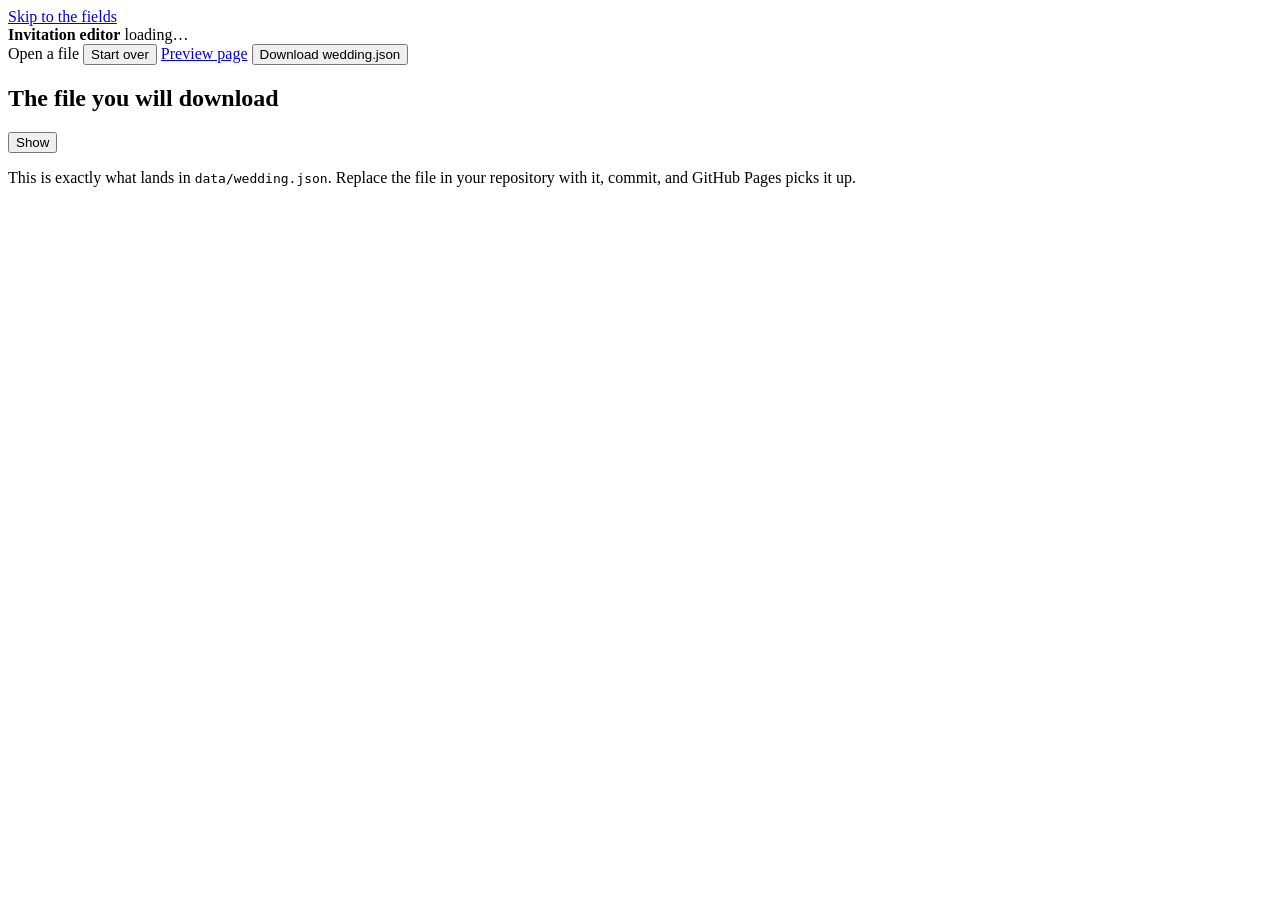
==== editor.html @ cd8d4241 "Added Json editor" ====
<!doctype html>
<html lang="en">
<head>
<meta charset="utf-8">
<meta name="viewport" content="width=device-width, initial-scale=1">
<title>Invitation editor</title>
<meta name="robots" content="noindex">
<meta name="theme-color" content="#14231f">

<link rel="icon" href="data:image/svg+xml,%3Csvg xmlns='http://www.w3.org/2000/svg' viewBox='0 0 32 32'%3E%3Crect width='32' height='32' fill='%2314231f'/%3E%3Ctext x='16' y='23' font-family='Georgia,serif' font-size='19' fill='%23c08a2e' text-anchor='middle'%3E%E2%9C%8E%3C/text%3E%3C/svg%3E">
<link rel="stylesheet" href="assets/css/editor.css">
</head>

<body>
<a class="skip-link" href="#form">Skip to the fields</a>

<header class="bar">
  <div class="bar__title">
    <strong>Invitation editor</strong>
    <span id="source">loading…</span>
  </div>

  <div class="bar__actions">
    <span class="pill" id="checks-pill" data-state="ok" hidden>
      <span id="checks-count">0</span> to look at
    </span>
    <span class="pill pill--dirty" id="dirty" hidden>unsaved changes</span>

    <label class="btn btn--quiet" for="load">
      Open a file
      <input type="file" id="load" accept="application/json,.json" hidden>
    </label>
    <button class="btn btn--quiet" type="button" id="revert">Start over</button>
    <a class="btn btn--quiet" href="index.html" target="_blank" rel="noopener">Preview page</a>
    <button class="btn" type="button" id="download">Download wedding.json</button>
  </div>
</header>

<div class="layout">
  <nav class="nav" id="nav" aria-label="Sections"></nav>

  <main class="main">
    <section class="checks" id="checks" hidden>
      <h2>Worth checking</h2>
      <ul id="checks-list"></ul>
    </section>

    <div id="form"></div>

    <section class="panel" id="raw-panel">
      <header class="panel__head">
        <h2>The file you will download</h2>
        <button class="btn btn--quiet btn--small" type="button" id="raw-toggle" aria-expanded="false">Show</button>
      </header>
      <p class="panel__note">This is exactly what lands in <code>data/wedding.json</code>. Replace the file in your repository with it, commit, and GitHub Pages picks it up.</p>
      <pre id="raw" hidden></pre>
    </section>
  </main>
</div>

<div class="toast" id="toast" role="status" aria-live="polite" hidden></div>

<noscript><p style="padding:2rem">The editor needs JavaScript. You can still edit <code>data/wedding.json</code> by hand.</p></noscript>

<script type="module" src="assets/js/editor.js"></script>
</body>
</html>
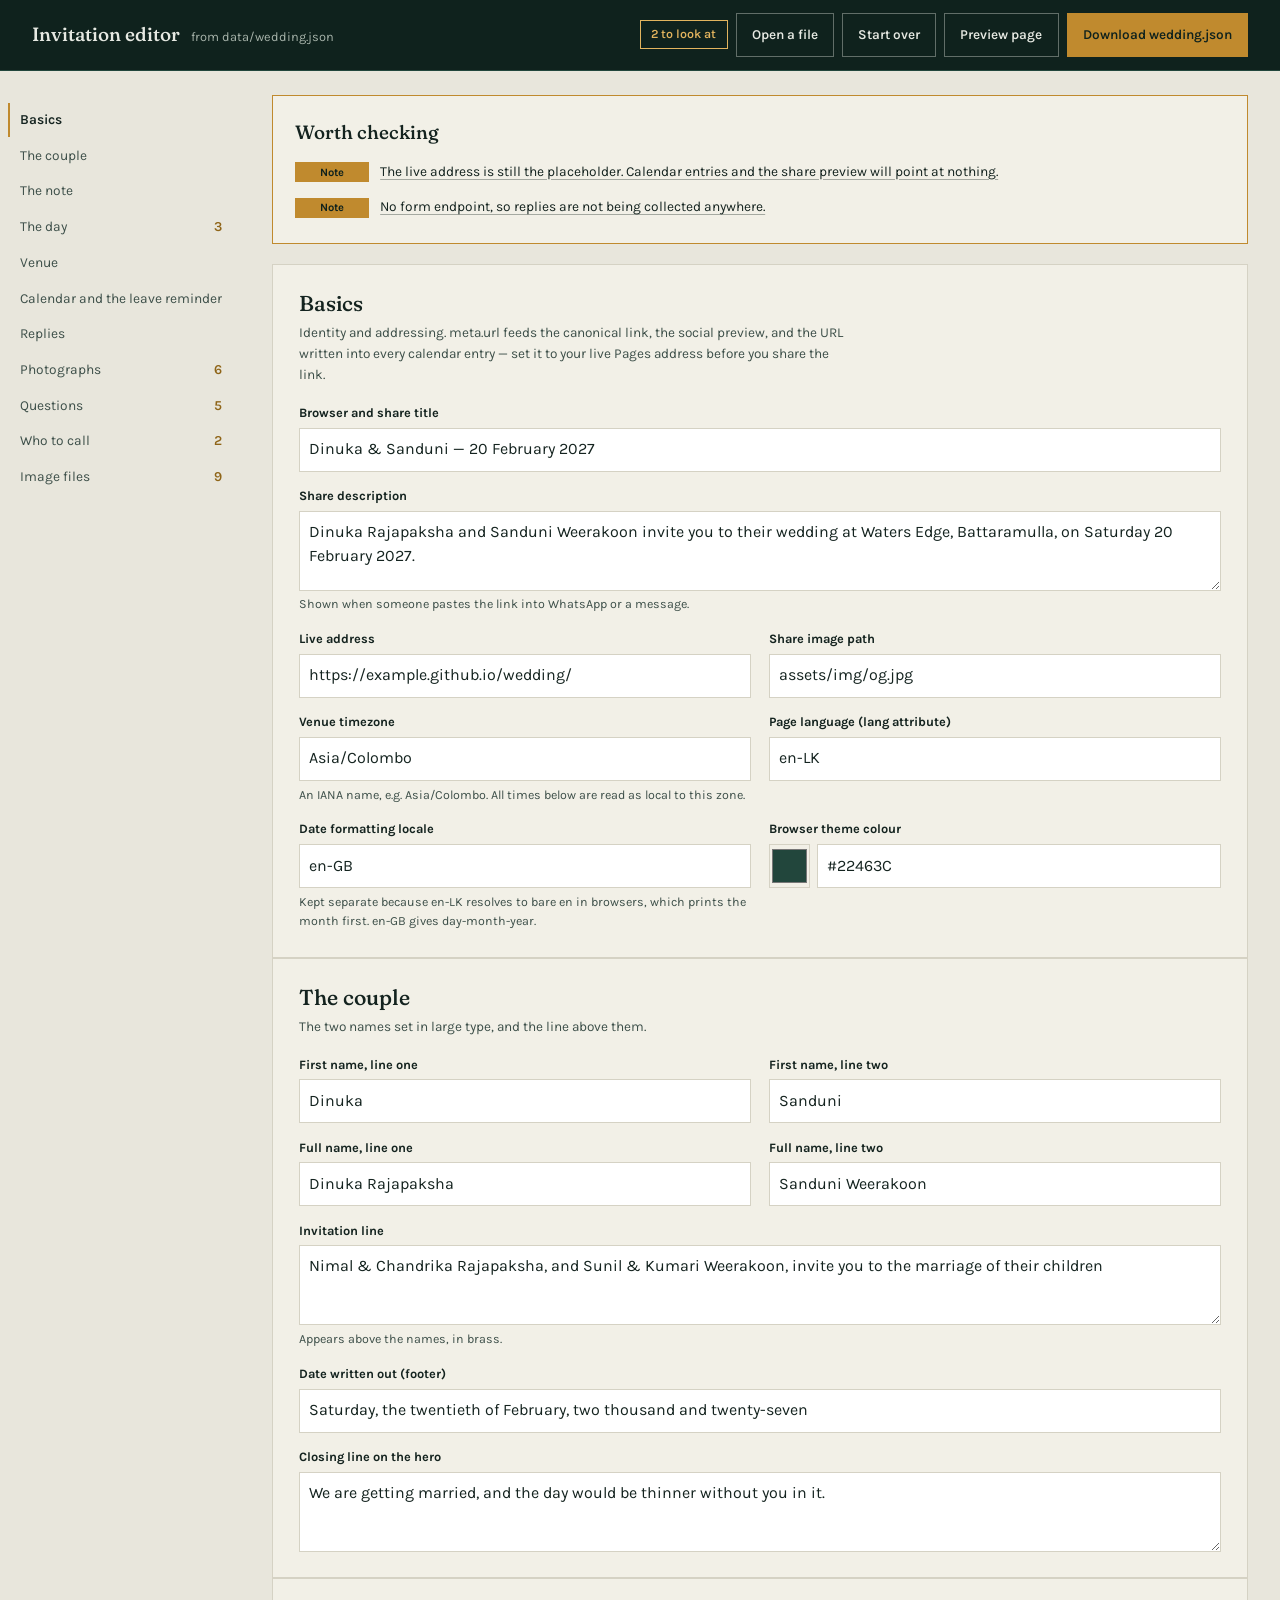
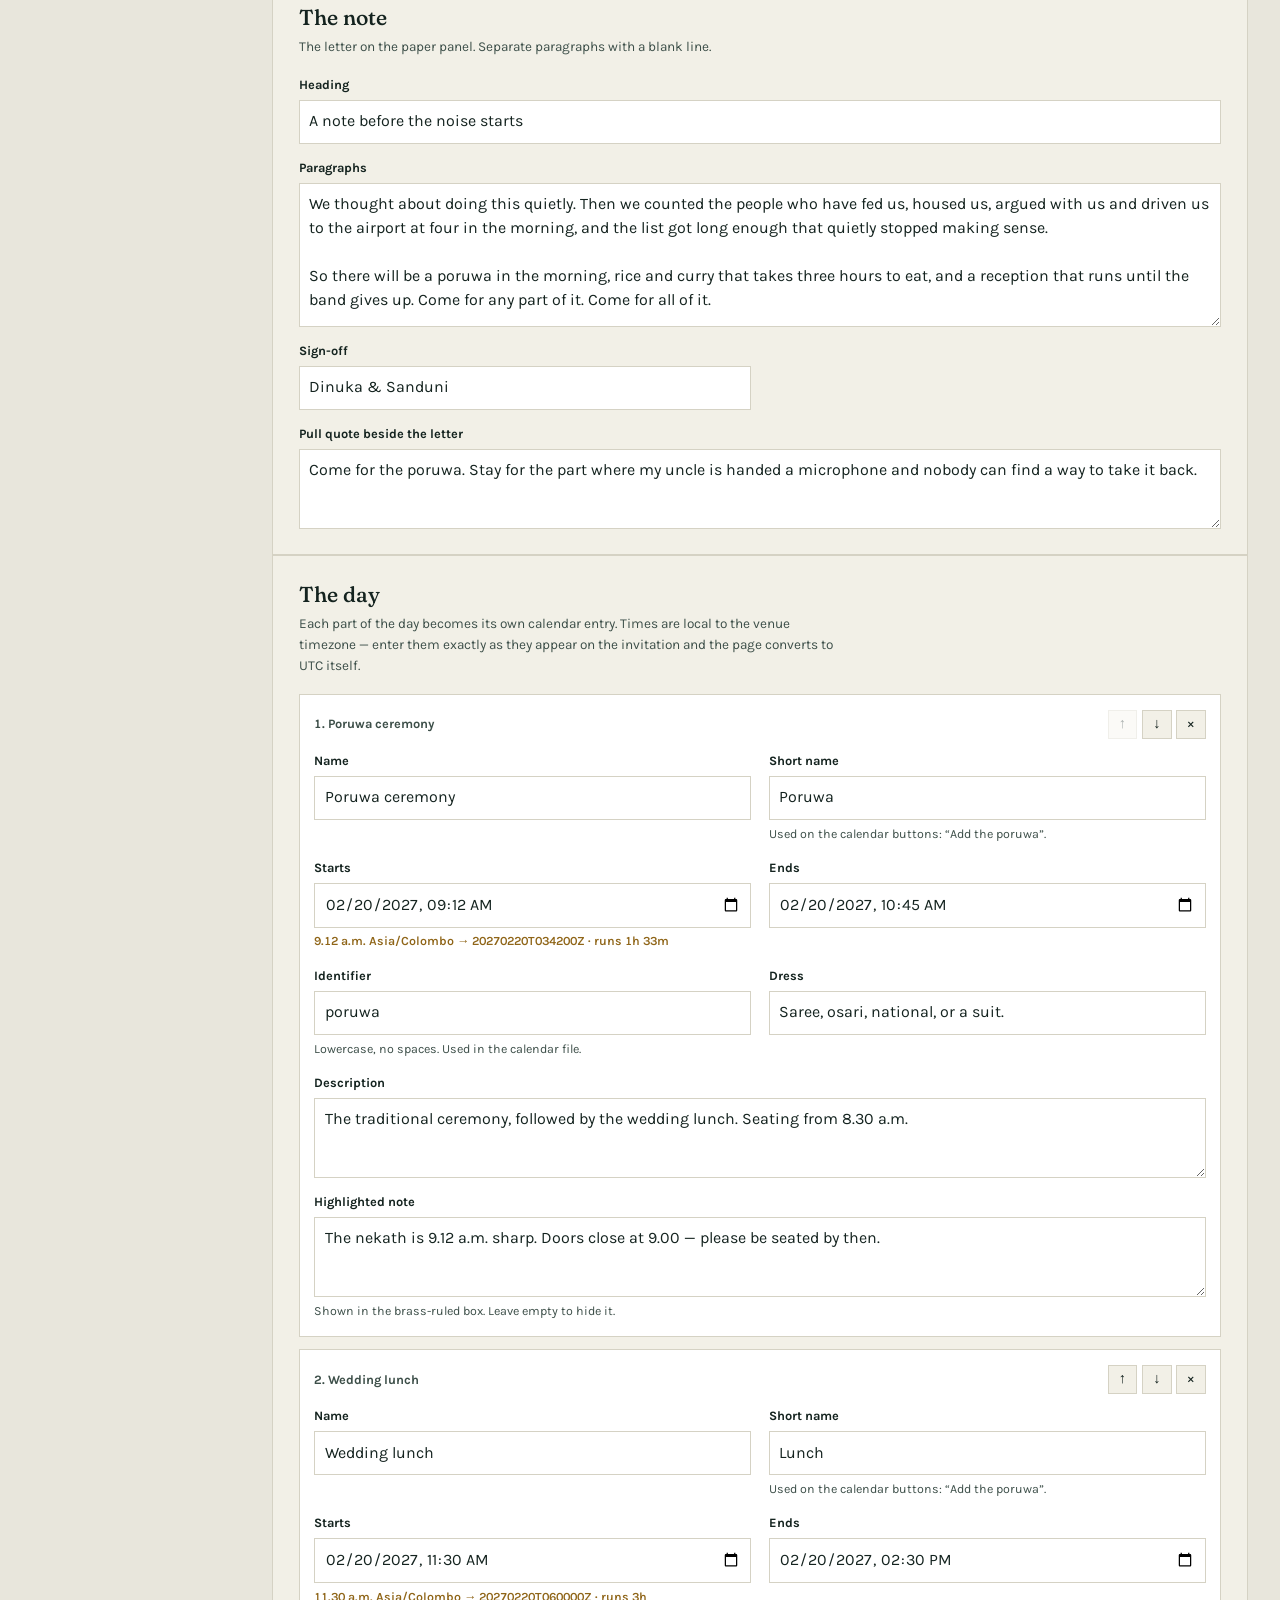
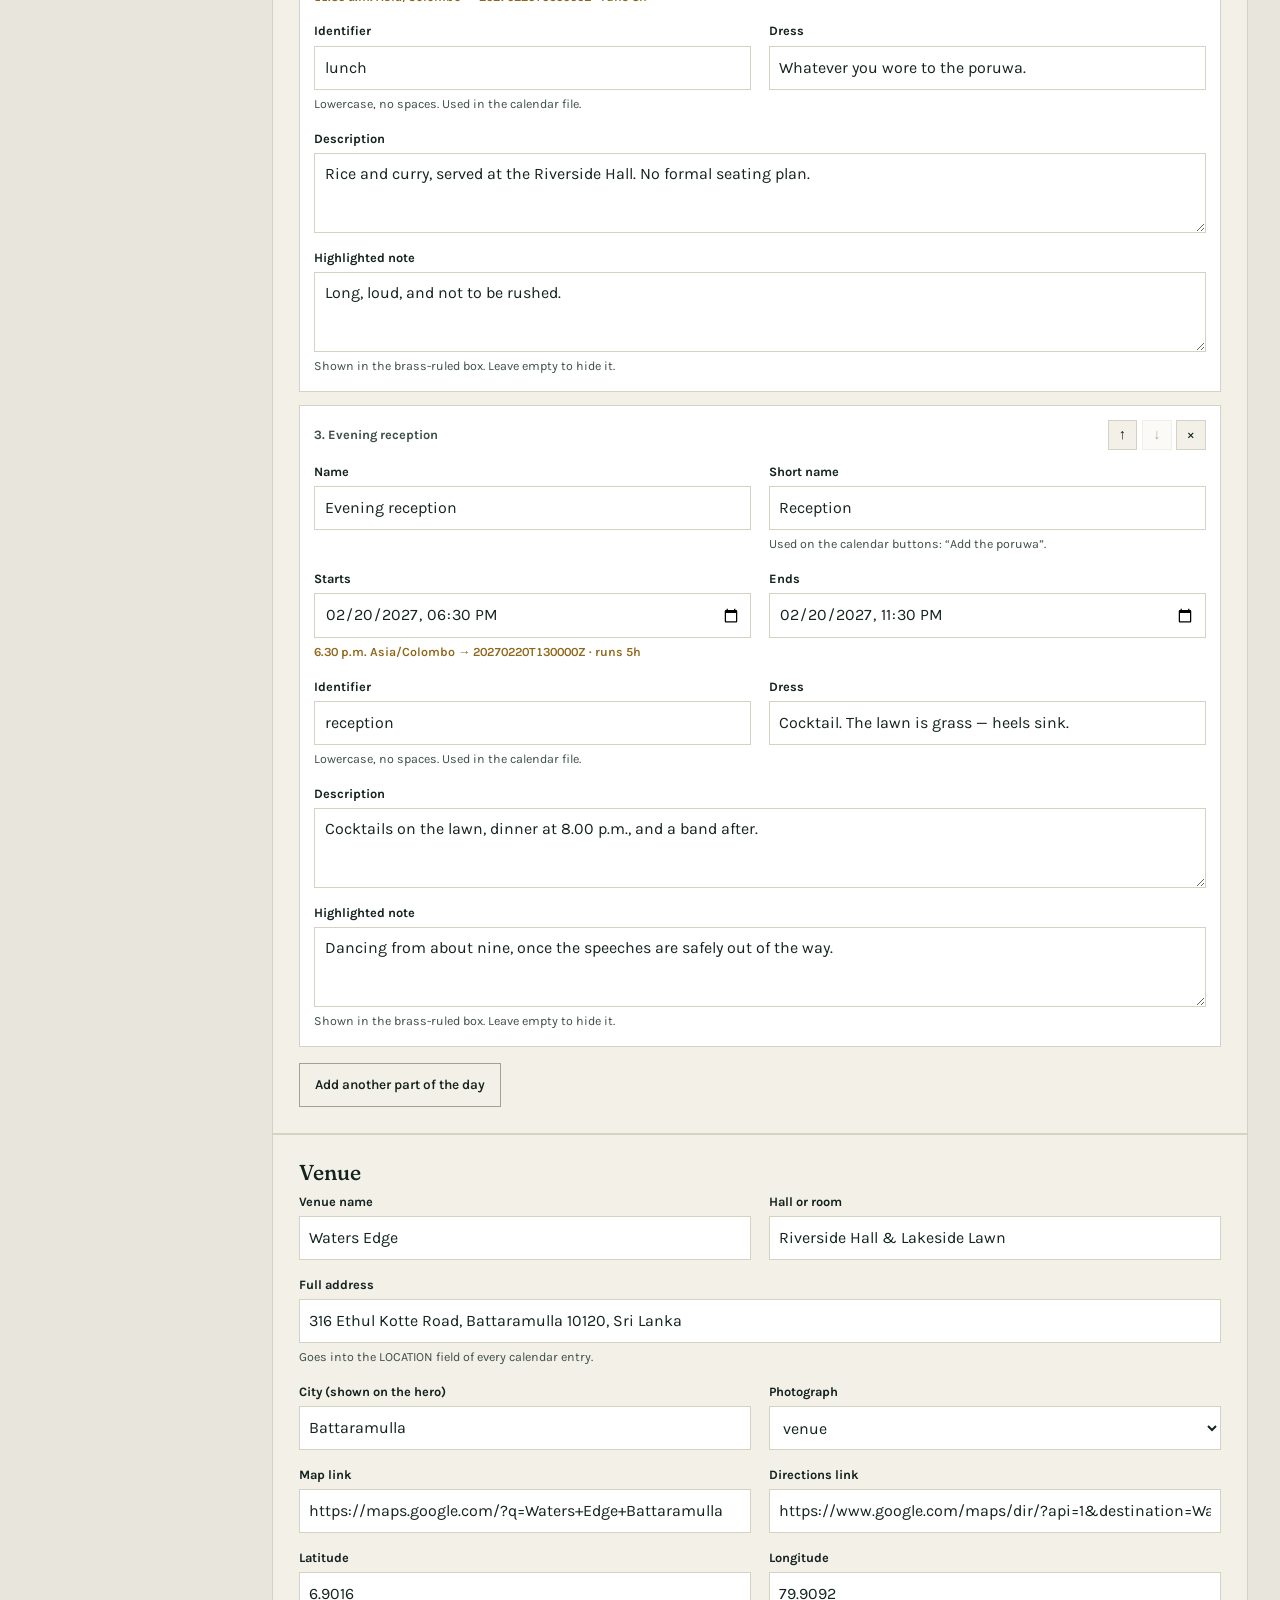
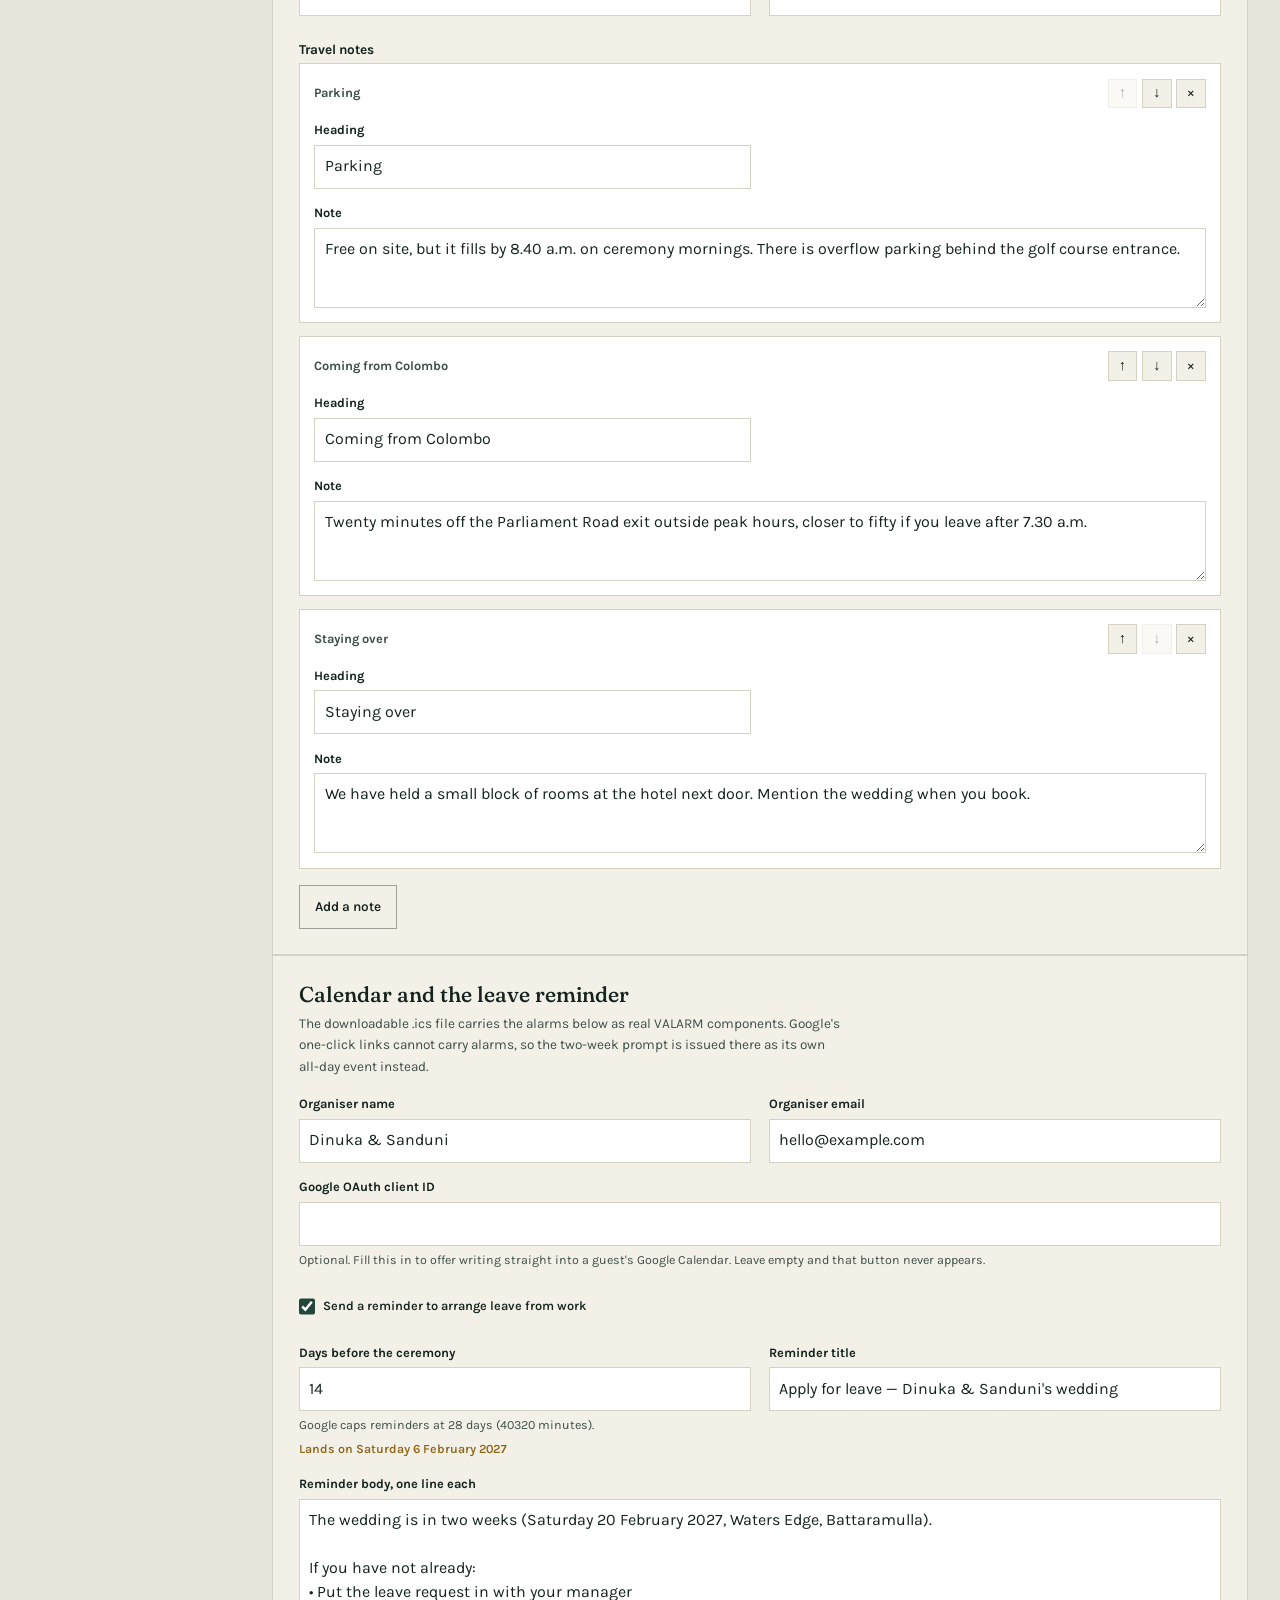
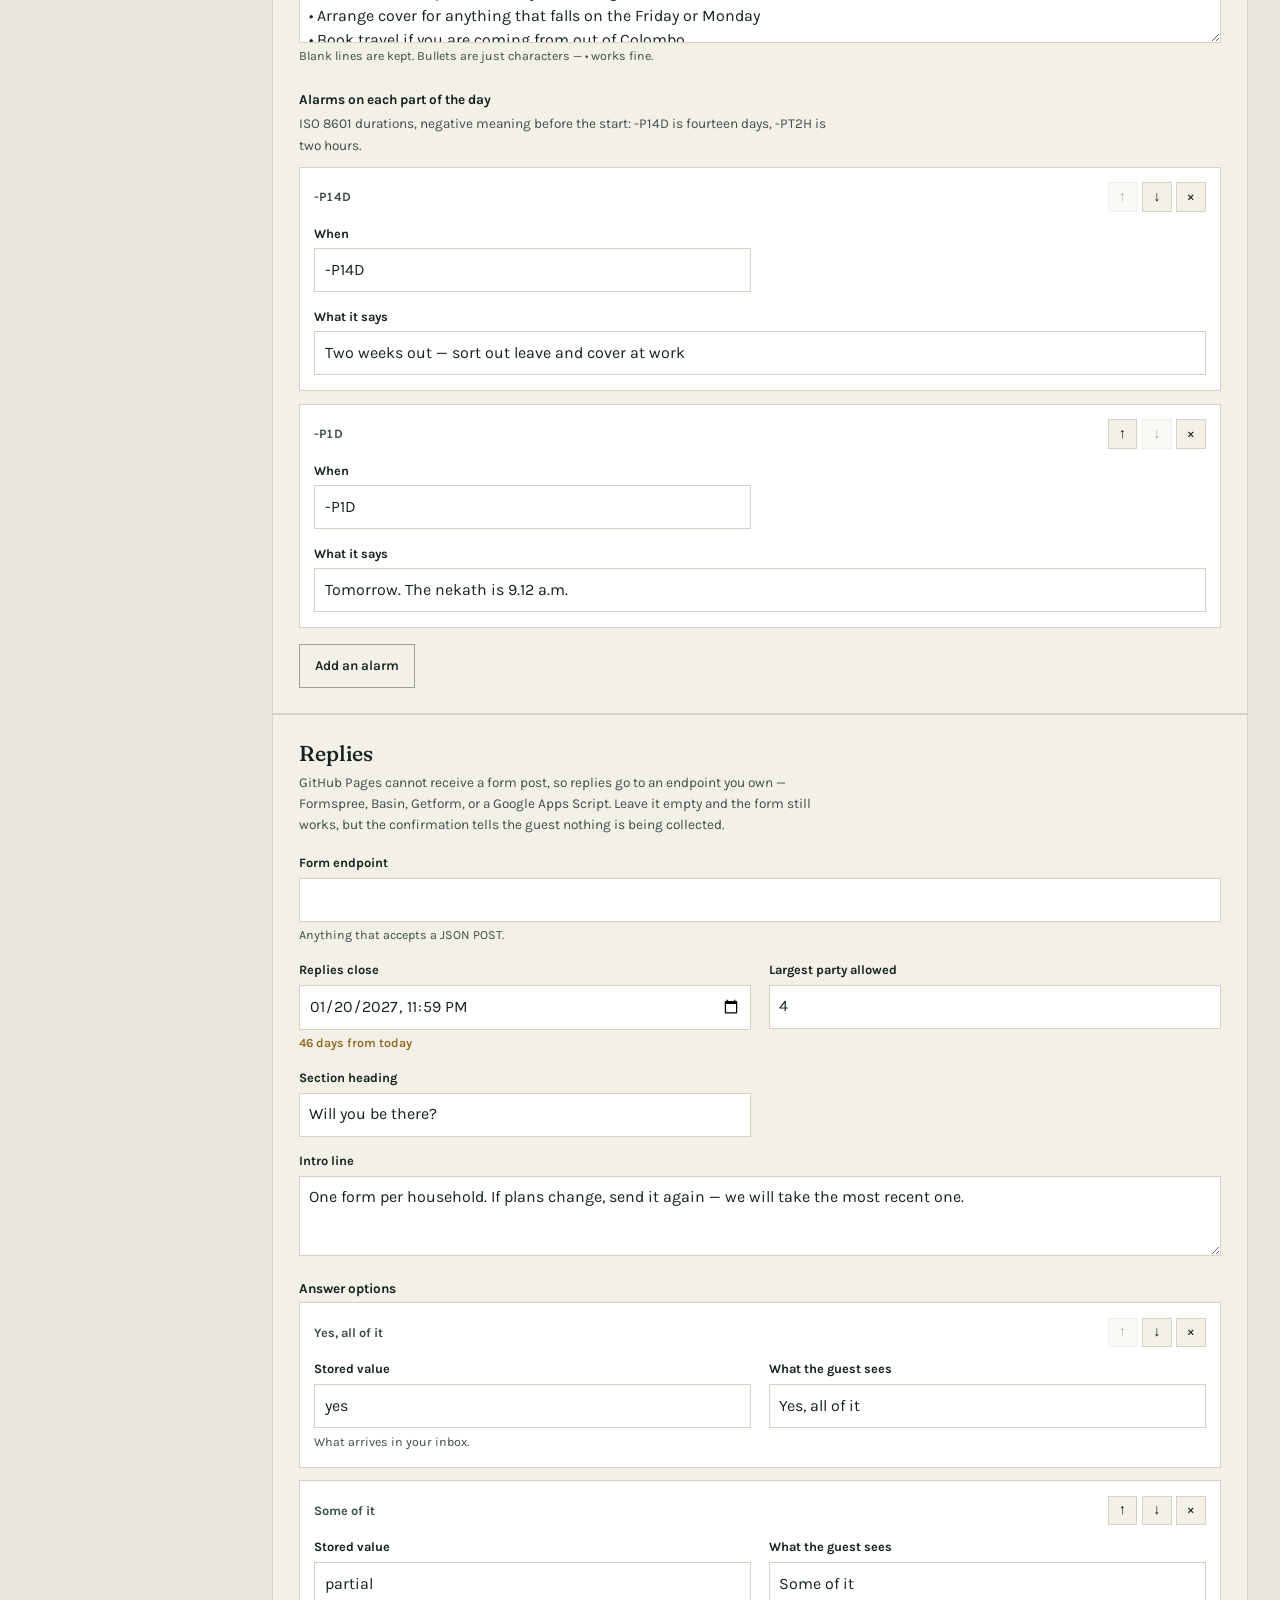
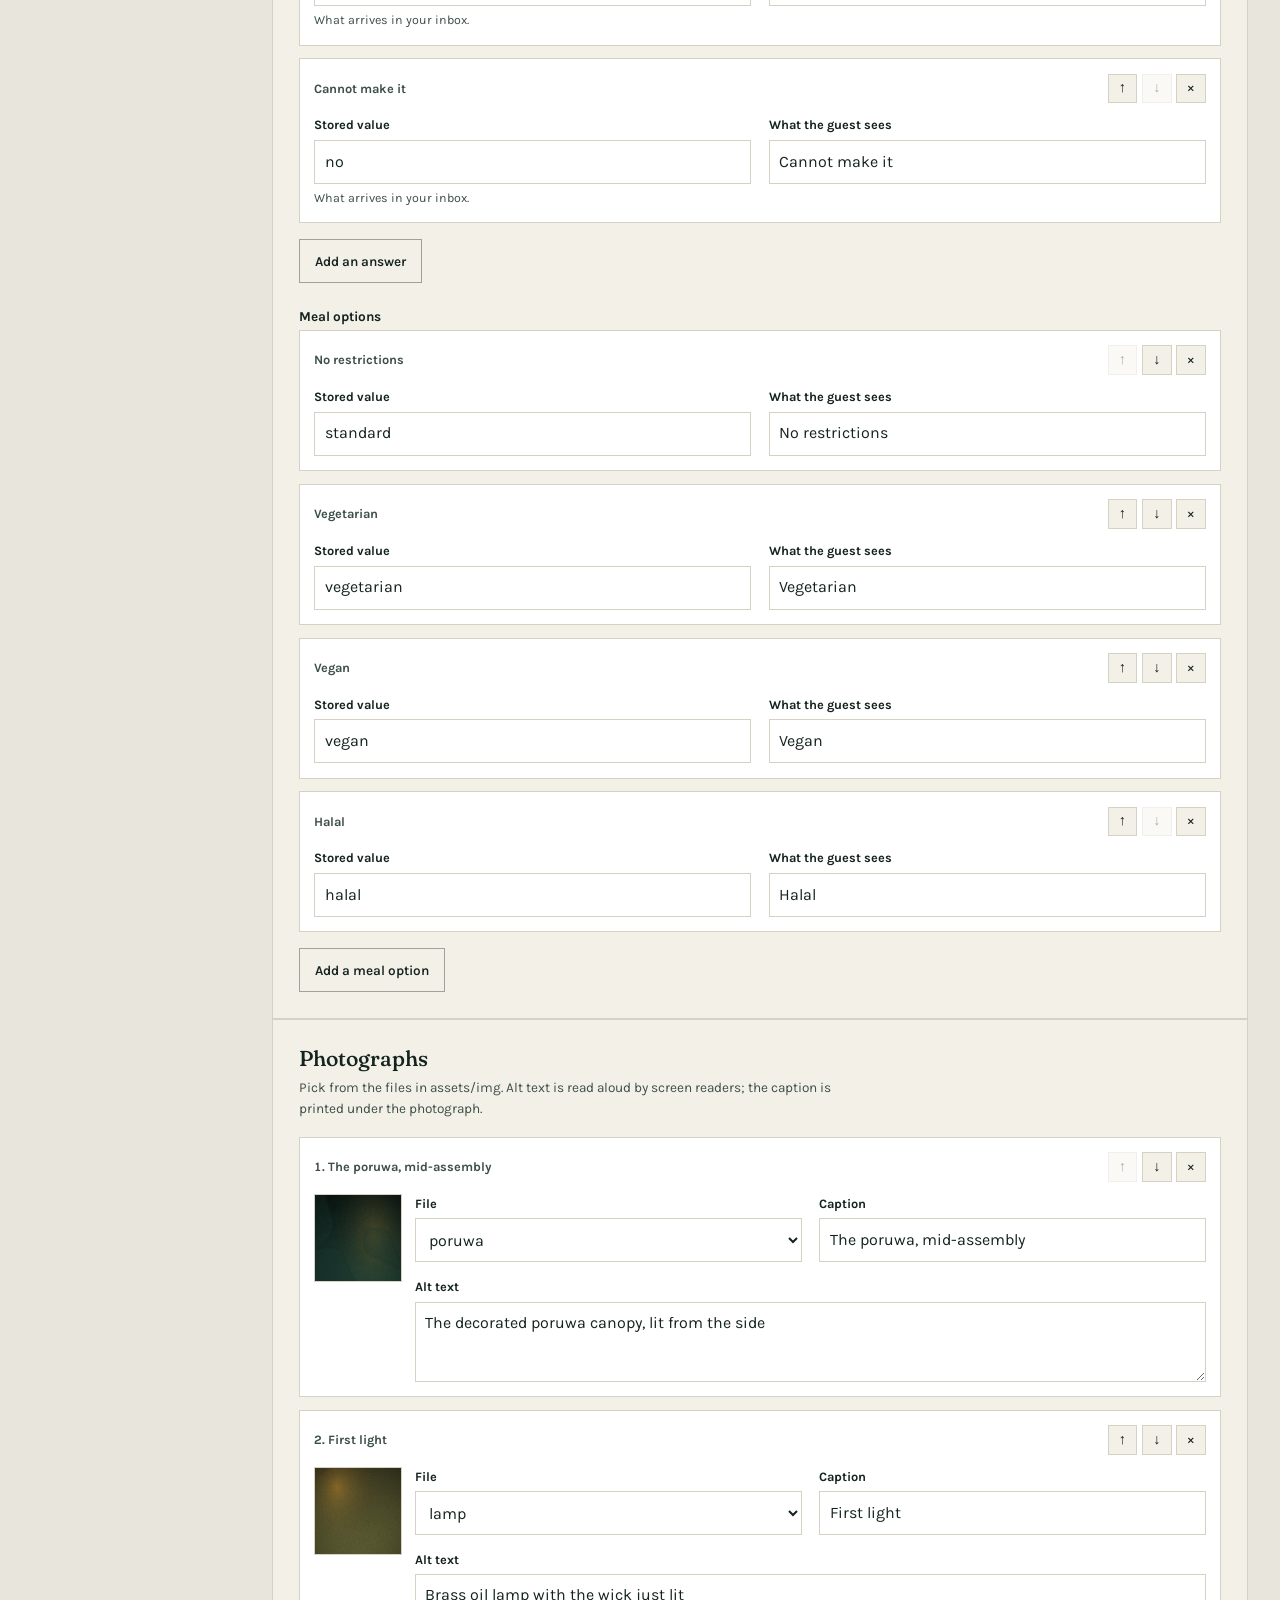
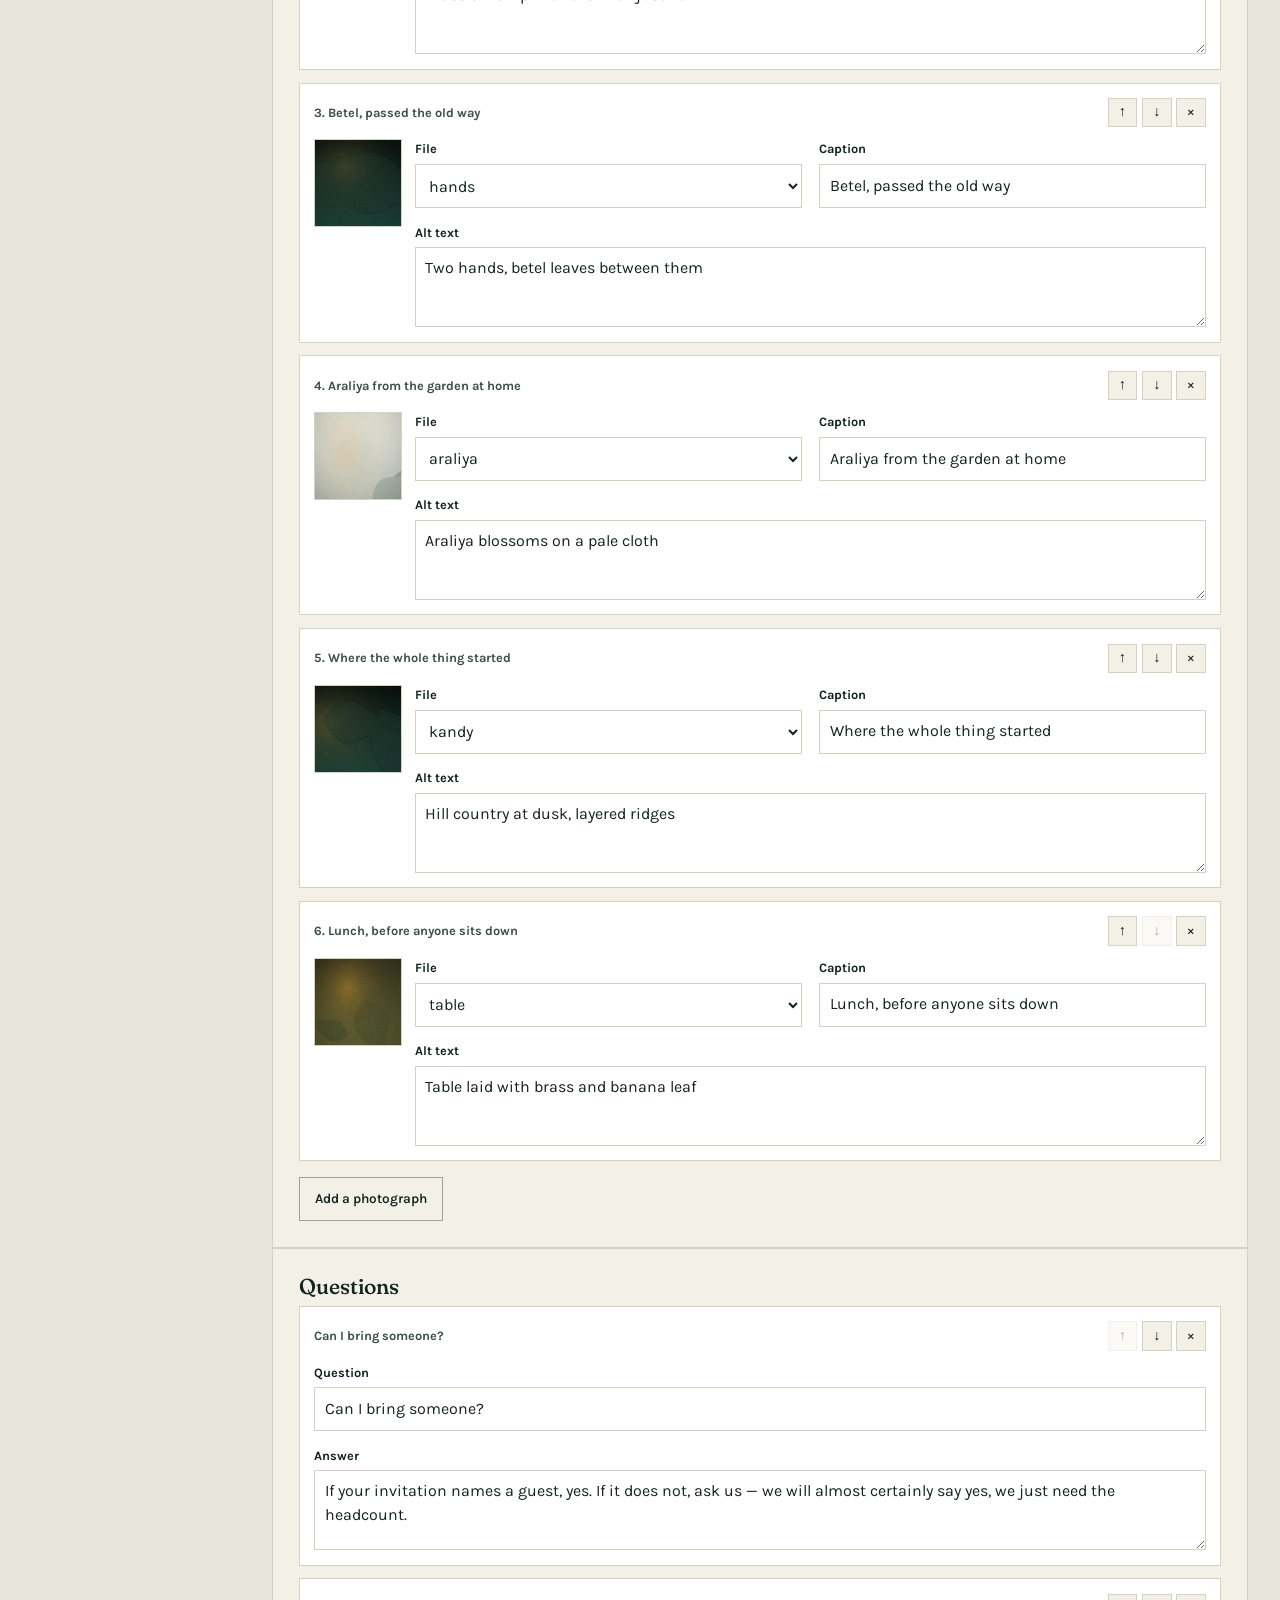
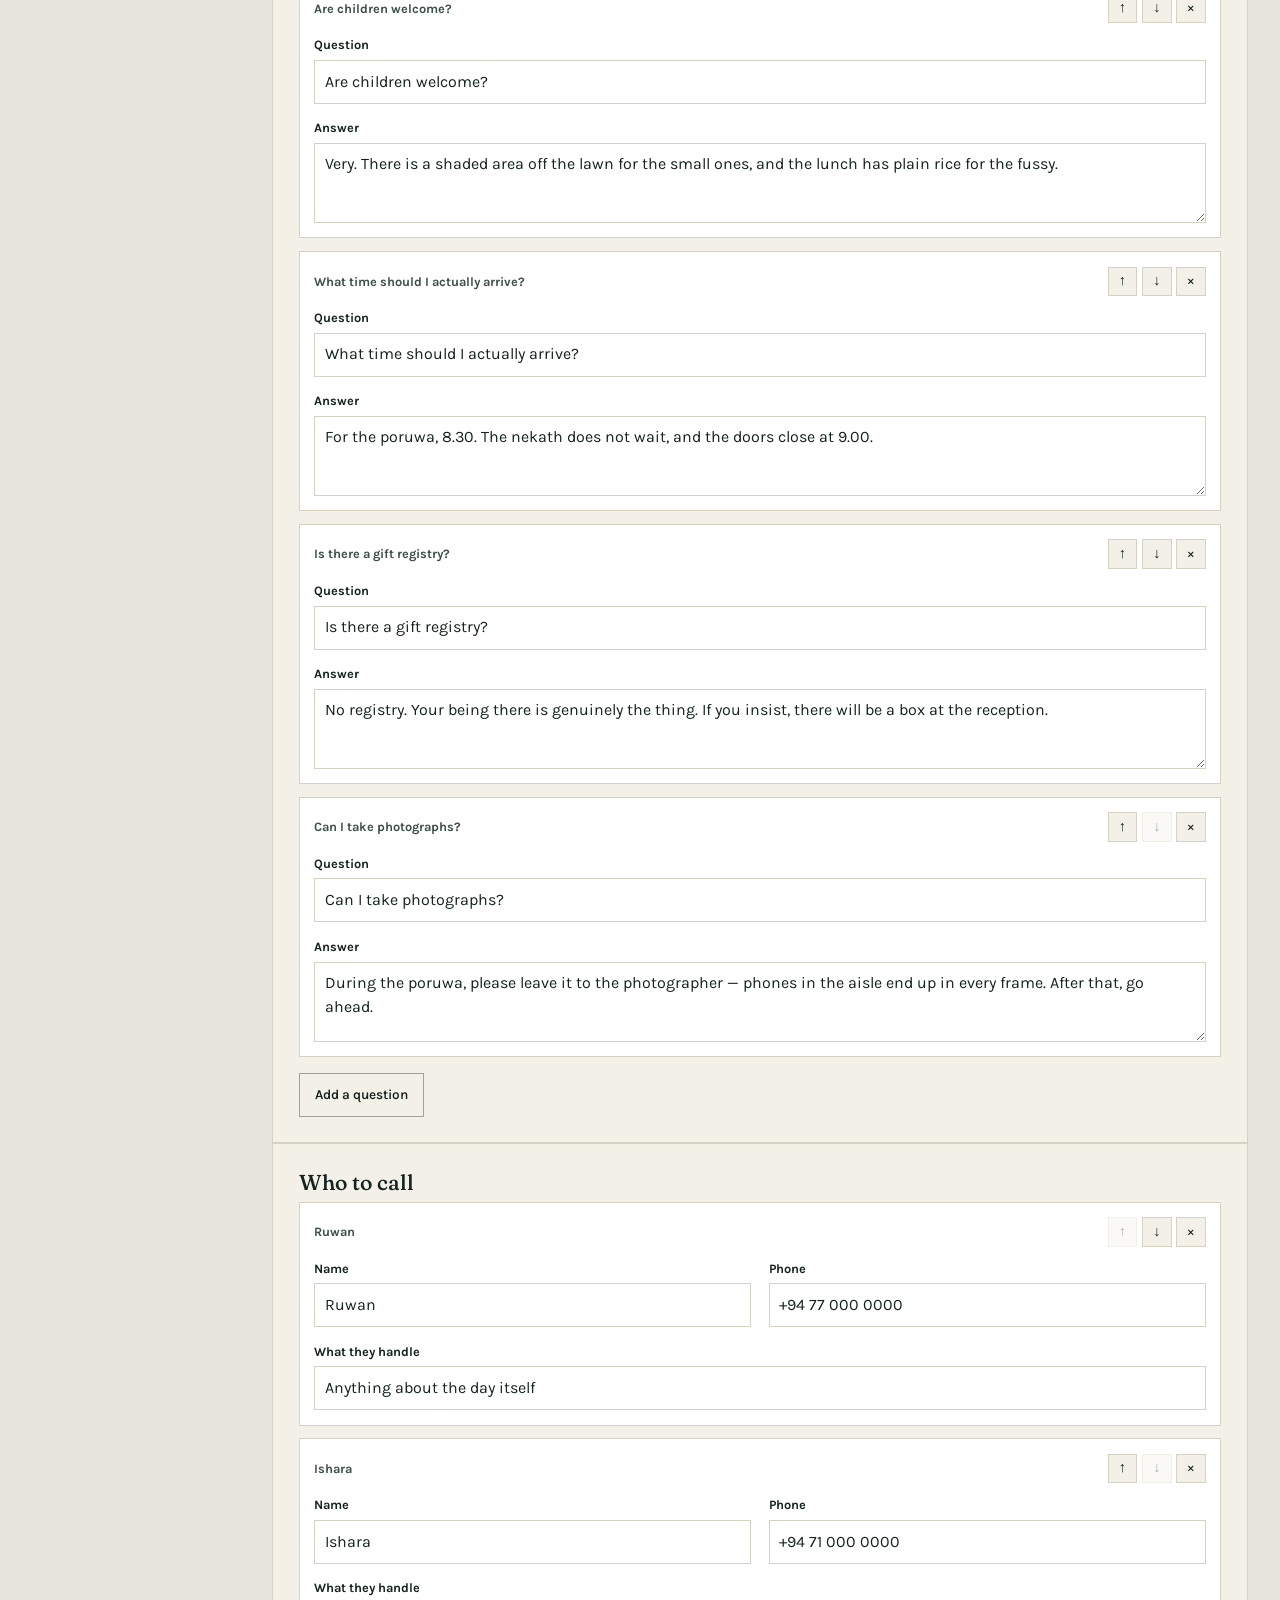
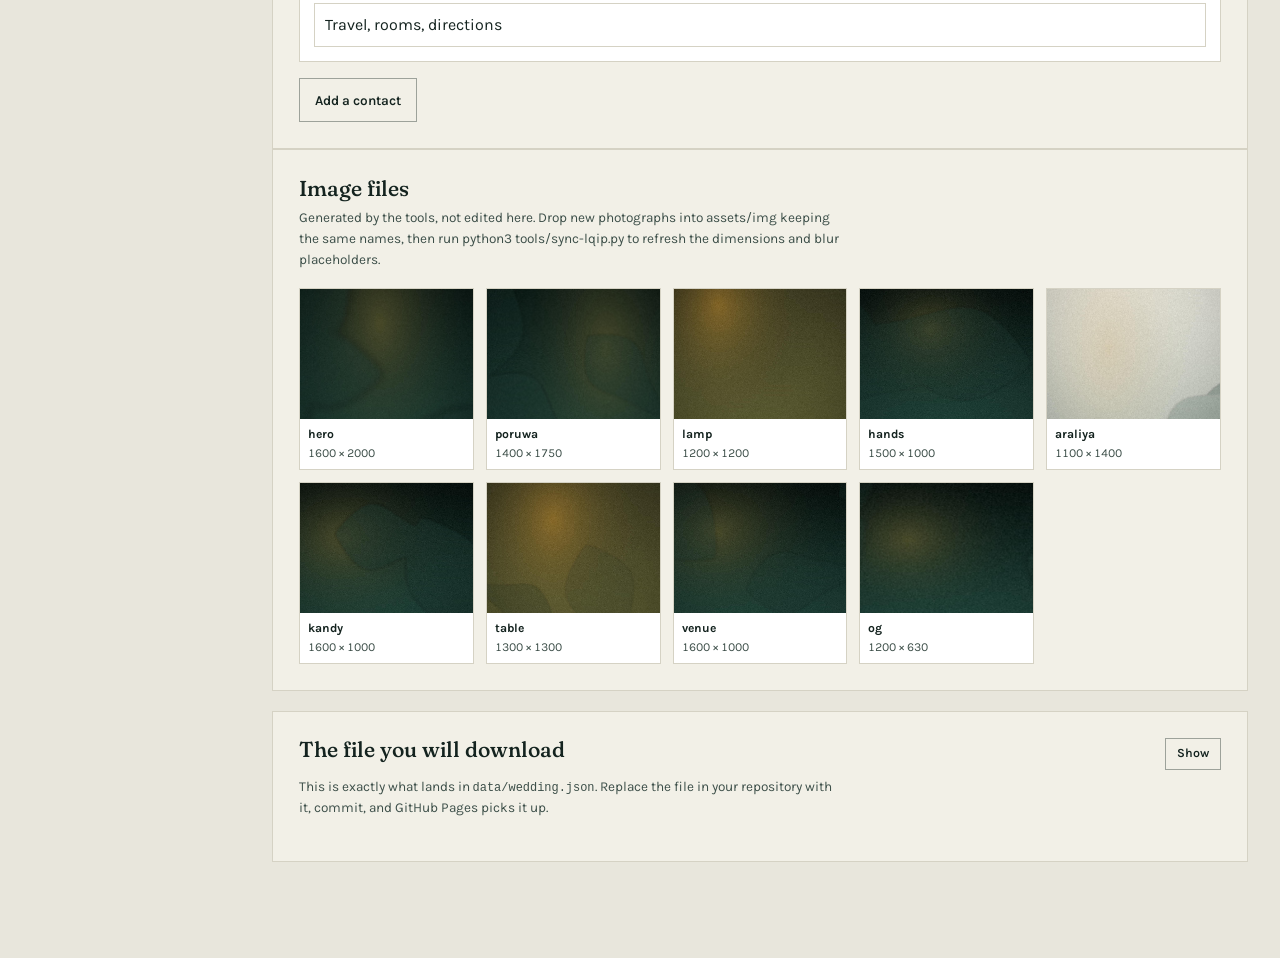
==== commit 86d3c170: "Make the invitation and its editor phone-first Most guests open a wedding invitation on a phone, in " ====
--- a/editor.html
+++ b/editor.html
@@ -2,10 +2,11 @@
 <html lang="en">
 <head>
 <meta charset="utf-8">
-<meta name="viewport" content="width=device-width, initial-scale=1">
+<meta name="viewport" content="width=device-width, initial-scale=1, viewport-fit=cover">
 <title>Invitation editor</title>
 <meta name="robots" content="noindex">
 <meta name="theme-color" content="#14231f">
+<meta name="color-scheme" content="light">
 
 <link rel="icon" href="data:image/svg+xml,%3Csvg xmlns='http://www.w3.org/2000/svg' viewBox='0 0 32 32'%3E%3Crect width='32' height='32' fill='%2314231f'/%3E%3Ctext x='16' y='23' font-family='Georgia,serif' font-size='19' fill='%23c08a2e' text-anchor='middle'%3E%E2%9C%8E%3C/text%3E%3C/svg%3E">
 <link rel="stylesheet" href="assets/css/editor.css">
@@ -20,6 +21,8 @@
     <span id="source">loading…</span>
   </div>
 
+  <!-- Scrolls sideways on a phone rather than stacking into four rows of
+       buttons that push the fields off the screen. -->
   <div class="bar__actions">
     <span class="pill" id="checks-pill" data-state="ok" hidden>
       <span id="checks-count">0</span> to look at
@@ -32,7 +35,10 @@
     </label>
     <button class="btn btn--quiet" type="button" id="revert">Start over</button>
     <a class="btn btn--quiet" href="index.html" target="_blank" rel="noopener">Preview page</a>
-    <button class="btn" type="button" id="download">Download wedding.json</button>
+    <button class="btn" type="button" id="download">
+      <span class="btn__long">Download wedding.json</span>
+      <span class="btn__short">Download</span>
+    </button>
   </div>
 </header>
 
--- a/assets/css/editor.css
+++ b/assets/css/editor.css
@@ -0,0 +1,351 @@
+@import url("tokens.css");
+
+/* ---------------------------------------------------------------
+   Editor. Same palette as the invitation so the two read as one
+   product, but denser and plainer — this is a workbench, not a
+   thing to be admired.
+   --------------------------------------------------------------- */
+
+*, *::before, *::after { box-sizing: border-box; }
+* { margin: 0; }
+[hidden] { display: none !important; }
+
+body {
+  font-family: var(--text);
+  font-size: 0.95rem;
+  line-height: 1.55;
+  color: var(--ink);
+  background: var(--shell);
+  -webkit-font-smoothing: antialiased;
+  -webkit-tap-highlight-color: color-mix(in oklab, var(--brass) 22%, transparent);
+}
+
+button, input, select, textarea { font: inherit; color: inherit; }
+:focus-visible { outline: 2px solid var(--brass); outline-offset: 2px; }
+
+/* How far a jump to a section has to clear the sticky furniture. Measured
+   in editor.js, because the bar and the section strip both change height
+   with the width of the screen. */
+:root { --sticky-h: 4.1rem; }
+code { font-family: ui-monospace, SFMono-Regular, Menlo, monospace; font-size: 0.88em; }
+
+.skip-link {
+  position: absolute; left: 50%; top: 0;
+  transform: translate(-50%, -120%);
+  z-index: 60; padding: 0.6rem 1rem;
+  background: var(--brass); color: var(--poruwa-lo); font-weight: 600;
+}
+.skip-link:focus { transform: translate(-50%, 0); }
+
+/* --- Top bar ---------------------------------------------------- */
+.bar {
+  position: sticky; top: 0; z-index: 40;
+  display: flex; flex-wrap: wrap; gap: 0.75rem 1rem;
+  align-items: center; justify-content: space-between;
+  padding: 0.8rem clamp(0.75rem, 3vw, 2rem);
+  padding-top: calc(0.8rem + env(safe-area-inset-top, 0px));
+  background: var(--poruwa-lo);
+  color: var(--on-dark);
+  border-bottom: 1px solid var(--poruwa);
+}
+.bar__title { display: flex; align-items: baseline; gap: 0.7rem; flex-wrap: wrap; }
+.bar__title strong {
+  font-family: var(--display);
+  font-variation-settings: "SOFT" 60, "WONK" 1, "opsz" 30;
+  font-size: 1.2rem; font-weight: 500;
+}
+.bar__title span { color: var(--on-dark-soft); font-size: 0.8rem; }
+.bar__actions { display: flex; flex-wrap: wrap; gap: 0.5rem; align-items: center; }
+
+/* Below the sidebar breakpoint the actions become one sideways-scrolling
+   row: four wrapped rows of buttons is most of a phone screen spent on
+   chrome before a single field is visible. */
+@media (max-width: 60rem) {
+  /* nowrap matters: a wrapping *column* flex container lays its items out
+     in extra columns, which would push the whole page sideways. */
+  .bar { flex-direction: column; flex-wrap: nowrap; align-items: stretch; gap: 0.6rem; }
+  .bar__actions {
+    flex-wrap: nowrap;
+    overflow-x: auto;
+    overscroll-behavior-x: contain;
+    scrollbar-width: none;
+    margin-inline: calc(clamp(0.75rem, 3vw, 2rem) * -1);
+    padding-inline: clamp(0.75rem, 3vw, 2rem);
+  }
+  .bar__actions::-webkit-scrollbar { display: none; }
+  .bar__actions > * { flex: none; }
+}
+
+/* One label for the bar, a shorter one for a narrow screen */
+.btn__short { display: none; }
+@media (max-width: 30rem) {
+  .btn__long { display: none; }
+  .btn__short { display: inline; }
+}
+
+.pill {
+  padding: 0.25rem 0.65rem;
+  font-size: 0.78rem; font-weight: 600;
+  border: 1px solid currentColor;
+  color: var(--brass-hi);
+}
+.pill[data-state="error"] { color: #e8937f; }
+.pill--dirty { color: var(--on-dark-soft); }
+
+.btn {
+  display: inline-flex; align-items: center; justify-content: center; gap: 0.4rem;
+  min-height: var(--tap);
+  padding: 0.5rem 0.95rem;
+  font-size: 0.85rem; font-weight: 600;
+  white-space: nowrap;
+  border: 1px solid var(--brass);
+  background: var(--brass); color: var(--poruwa-lo);
+  cursor: pointer; text-decoration: none;
+  touch-action: manipulation;
+  transition: background 160ms var(--ease-out-soft), border-color 160ms var(--ease-out-soft);
+}
+@media (hover: hover) and (pointer: fine) {
+  .btn:hover { background: var(--brass-hi); border-color: var(--brass-hi); }
+}
+.btn--quiet {
+  background: transparent; color: inherit;
+  border-color: color-mix(in oklab, currentColor 38%, transparent);
+}
+@media (hover: hover) and (pointer: fine) {
+  .btn--quiet:hover { background: color-mix(in oklab, currentColor 10%, transparent); border-color: currentColor; }
+}
+.btn--small { min-height: 2rem; padding: 0.3rem 0.7rem; font-size: 0.78rem; }
+@media (pointer: coarse) { .btn--small { min-height: var(--tap); padding-inline: 0.9rem; } }
+
+/* --- Layout ----------------------------------------------------- */
+.layout {
+  display: grid;
+  grid-template-columns: 1fr;
+  gap: 0;
+  max-width: 90rem; margin-inline: auto;
+}
+@media (min-width: 60rem) {
+  .layout { grid-template-columns: 15rem minmax(0, 1fr); }
+}
+
+/* Below the sidebar breakpoint the sections become a sticky strip of
+   chips that scrolls sideways — the same list, a thumb's width tall. */
+.nav {
+  position: sticky; top: var(--bar-h, 0px); z-index: 30;
+  display: flex; gap: 0.35rem;
+  padding: 0.5rem clamp(0.75rem, 3vw, 2rem);
+  overflow-x: auto;
+  overscroll-behavior-x: contain;
+  scrollbar-width: none;
+  background: var(--shell);
+  border-bottom: 1px solid var(--shell-dim);
+}
+.nav::-webkit-scrollbar { display: none; }
+.nav a {
+  display: flex; align-items: center; gap: 0.4rem;
+  flex: none;
+  min-height: 2.25rem;
+  padding: 0.35rem 0.75rem;
+  color: var(--ink-soft); text-decoration: none;
+  font-size: 0.86rem;
+  white-space: nowrap;
+  border: 1px solid var(--shell-dim);
+  background: var(--shell-warm);
+}
+.nav a.is-current { border-color: var(--brass); color: var(--ink); font-weight: 600; }
+@media (pointer: coarse) and (max-width: 60rem) {
+  .nav a { min-height: var(--tap); padding-inline: 0.9rem; }
+}
+
+@media (min-width: 60rem) {
+  .nav {
+    position: sticky; top: calc(var(--bar-h, 4.1rem) + 0.5rem); align-self: start;
+    display: grid; gap: 0.1rem;
+    max-height: calc(100svh - var(--bar-h, 4.1rem) - 2rem); overflow: auto;
+    padding: 1.5rem clamp(1rem, 3vw, 2rem);
+    background: none; border-bottom: 0;
+  }
+  .nav a {
+    justify-content: space-between;
+    min-height: 0;
+    padding: 0.4rem 0.6rem;
+    border: 0;
+    border-left: 2px solid transparent;
+    background: none;
+  }
+  .nav a.is-current { border-left-color: var(--brass); }
+}
+@media (hover: hover) and (pointer: fine) {
+  .nav a:hover { background: var(--shell-warm); color: var(--ink); }
+}
+.nav a b { color: var(--brass-lo); font-weight: 600; font-variant-numeric: tabular-nums; }
+
+.main {
+  padding: 1.5rem clamp(0.75rem, 3vw, 2rem);
+  padding-bottom: calc(6rem + env(safe-area-inset-bottom, 0px));
+  display: grid; gap: 1.25rem; min-width: 0;
+}
+
+/* --- Panels ----------------------------------------------------- */
+.panel {
+  background: var(--shell-warm);
+  border: 1px solid var(--shell-dim);
+  padding: clamp(0.85rem, 2.5vw, 1.6rem);
+  scroll-margin-top: calc(var(--sticky-h) + 0.75rem);
+}
+.panel__head {
+  display: flex; align-items: baseline; justify-content: space-between;
+  gap: 1rem; flex-wrap: wrap; margin-bottom: 0.35rem;
+}
+.panel h2 {
+  font-family: var(--display);
+  font-variation-settings: "SOFT" 60, "WONK" 1, "opsz" 40;
+  font-size: 1.35rem; font-weight: 500; line-height: 1.2;
+}
+.panel__note { color: var(--ink-soft); font-size: 0.85rem; max-width: 68ch; margin-bottom: 1.1rem; }
+
+/* --- Fields ----------------------------------------------------- */
+.grid { display: grid; gap: 0.9rem 1.1rem; align-items: start; }
+@media (min-width: 44rem) { .grid--two { grid-template-columns: 1fr 1fr; } }
+
+/* align-content:start stops a cell without a hint from stretching its input
+   taller than the one beside it */
+.f { display: grid; gap: 0.3rem; min-width: 0; align-content: start; }
+.f--wide { grid-column: 1 / -1; }
+.f > label { font-size: 0.8rem; font-weight: 700; }
+.f input[type="text"], .f input[type="url"], .f input[type="email"],
+.f input[type="number"], .f input[type="datetime-local"],
+.f select, .f textarea {
+  width: 100%;
+  min-height: var(--tap);
+  padding: 0.5rem 0.6rem;
+  /* 16px or more, or iOS zooms the page in the moment a field is tapped */
+  font-size: max(1rem, 16px);
+  background: #fff;
+  border: 1px solid var(--shell-dim);
+  border-radius: 0;
+}
+.f textarea { min-height: 5rem; resize: vertical; line-height: 1.5; }
+.f textarea.tall { min-height: 9rem; }
+.f input:focus, .f select:focus, .f textarea:focus { border-color: var(--brass); }
+.f .hint { font-size: 0.78rem; color: var(--ink-soft); }
+.f .derived {
+  font-size: 0.78rem; color: var(--brass-lo); font-weight: 600;
+  font-variant-numeric: tabular-nums;
+}
+.f .derived[data-bad="1"] { color: var(--alarm); }
+
+.f--check { grid-auto-flow: column; justify-content: start; align-items: center; gap: 0.5rem; }
+.f--check input { width: 1.05rem; height: 1.05rem; accent-color: var(--poruwa); }
+@media (pointer: coarse) { .f--check input { width: 1.4rem; height: 1.4rem; } }
+.f--check label { font-weight: 600; min-height: var(--tap); display: flex; align-items: center; }
+
+.swatch { display: grid; grid-template-columns: 2.6rem 1fr; gap: 0.4rem; }
+.swatch input[type="color"] {
+  width: 100%; height: 100%; padding: 0;
+  border: 1px solid var(--shell-dim); background: none; cursor: pointer;
+}
+
+/* --- Repeating items -------------------------------------------- */
+.items { display: grid; gap: 0.8rem; }
+.item {
+  border: 1px solid var(--shell-dim);
+  background: #fff;
+  padding: 0.9rem;
+}
+.item__head {
+  display: flex; align-items: center; justify-content: space-between;
+  gap: 0.75rem; margin-bottom: 0.75rem;
+}
+.item__label {
+  font-size: 0.8rem; font-weight: 700; color: var(--ink-soft);
+  font-variant-numeric: tabular-nums;
+}
+.item__tools { display: flex; gap: 0.3rem; }
+.icon {
+  width: 1.85rem; height: 1.85rem;
+  display: grid; place-items: center;
+  border: 1px solid var(--shell-dim); background: var(--shell-warm);
+  cursor: pointer; font-size: 0.9rem; line-height: 1;
+  touch-action: manipulation;
+}
+/* Reorder and remove are the easiest things in here to mis-tap, so on a
+   touch screen they get the full 44px. */
+@media (pointer: coarse) {
+  .icon { width: var(--tap); height: var(--tap); font-size: 1.05rem; }
+}
+@media (hover: hover) and (pointer: fine) {
+  .icon:hover:not(:disabled) { border-color: var(--brass); background: #fff; }
+  .icon--danger:hover:not(:disabled) { border-color: var(--alarm); color: var(--alarm); }
+}
+.icon:disabled { opacity: 0.35; cursor: not-allowed; }
+
+.item__media { display: flex; gap: 0.8rem; align-items: start; }
+.item__media img {
+  width: 5.5rem; height: 5.5rem; object-fit: cover; flex: none;
+  background: var(--shell-dim); border: 1px solid var(--shell-dim);
+}
+.item__media .grid { flex: 1; min-width: 0; }
+/* A thumbnail beside the fields costs more width than a phone has */
+@media (max-width: 34rem) {
+  .item__media { display: grid; }
+  .item__media img { width: 100%; height: 8rem; }
+}
+
+.add { justify-self: stretch; margin-top: 0.2rem; }
+@media (min-width: 34rem) { .add { justify-self: start; } }
+
+/* --- Read-only image inventory ---------------------------------- */
+.assets { display: grid; gap: 0.75rem; grid-template-columns: repeat(auto-fill, minmax(7rem, 1fr)); }
+@media (min-width: 34rem) { .assets { grid-template-columns: repeat(auto-fill, minmax(9rem, 1fr)); } }
+.asset { border: 1px solid var(--shell-dim); background: #fff; }
+.asset img { width: 100%; aspect-ratio: 4 / 3; object-fit: cover; display: block; background: var(--shell-dim); }
+.asset p { padding: 0.4rem 0.5rem; font-size: 0.76rem; }
+.asset b { display: block; }
+.asset span { color: var(--ink-soft); font-variant-numeric: tabular-nums; }
+
+/* --- Checks ----------------------------------------------------- */
+.checks {
+  border: 1px solid var(--brass);
+  background: var(--shell-warm);
+  padding: clamp(1rem, 2.5vw, 1.4rem);
+}
+.checks h2 {
+  font-family: var(--display);
+  font-variation-settings: "SOFT" 60, "WONK" 1, "opsz" 40;
+  font-size: 1.2rem; font-weight: 500; margin-bottom: 0.6rem;
+}
+.checks ul { list-style: none; padding: 0; display: grid; gap: 0.5rem; }
+.checks li { display: grid; grid-template-columns: 3rem 1fr; gap: 0.6rem; font-size: 0.86rem; align-items: baseline; }
+@media (min-width: 34rem) { .checks li { grid-template-columns: 4.6rem 1fr; gap: 0.7rem; } }
+/* The link is the fix — give it a line of its own to be tapped on */
+.checks a { display: inline-block; padding-block: 0.2rem; }
+.checks li b { font-size: 0.7rem; font-weight: 700; padding: 0.1rem 0.4rem; text-align: center; }
+.checks li[data-kind="fix"] b { background: var(--alarm); color: #fff; }
+.checks li[data-kind="note"] b { background: var(--brass); color: var(--poruwa-lo); }
+.checks a { color: var(--ink); text-decoration-color: color-mix(in oklab, var(--ink) 35%, transparent); text-underline-offset: 3px; }
+
+/* --- Raw output -------------------------------------------------- */
+#raw {
+  max-height: 18rem; overflow: auto;
+  -webkit-overflow-scrolling: touch;
+  overscroll-behavior: contain;
+  background: var(--poruwa-lo); color: var(--on-dark);
+  padding: 1rem; font-size: 0.72rem; line-height: 1.5;
+  font-family: ui-monospace, SFMono-Regular, Menlo, monospace;
+  white-space: pre; tab-size: 2;
+}
+@media (min-width: 44rem) { #raw { max-height: 28rem; font-size: 0.78rem; } }
+
+/* --- Toast ------------------------------------------------------- */
+.toast {
+  position: fixed; z-index: 50;
+  left: 50%; bottom: calc(1.5rem + env(safe-area-inset-bottom, 0px));
+  transform: translateX(-50%);
+  max-width: calc(100vw - 2rem);
+  padding: 0.7rem 1.2rem;
+  background: var(--poruwa); color: var(--on-dark);
+  font-size: 0.88rem; font-weight: 600;
+  text-align: center;
+  box-shadow: 0 12px 30px -18px rgba(0, 0, 0, 0.7);
+}
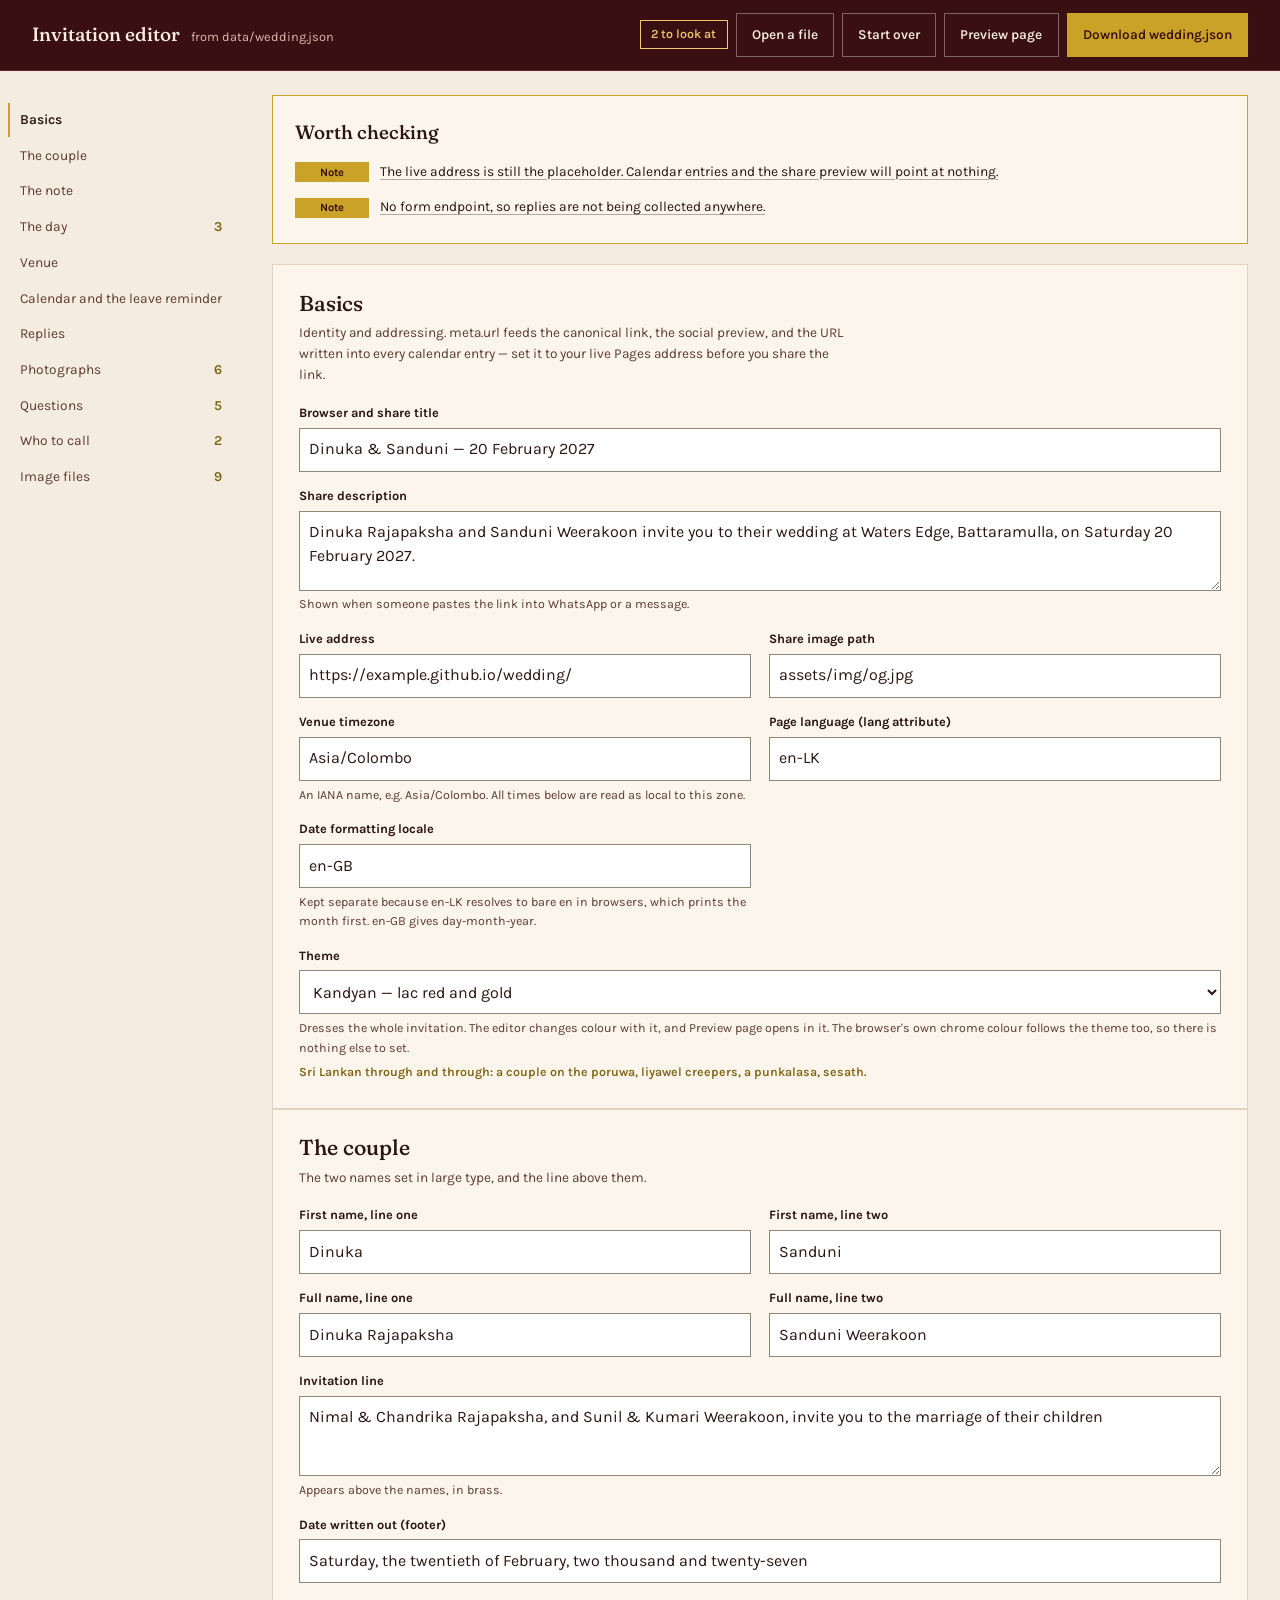
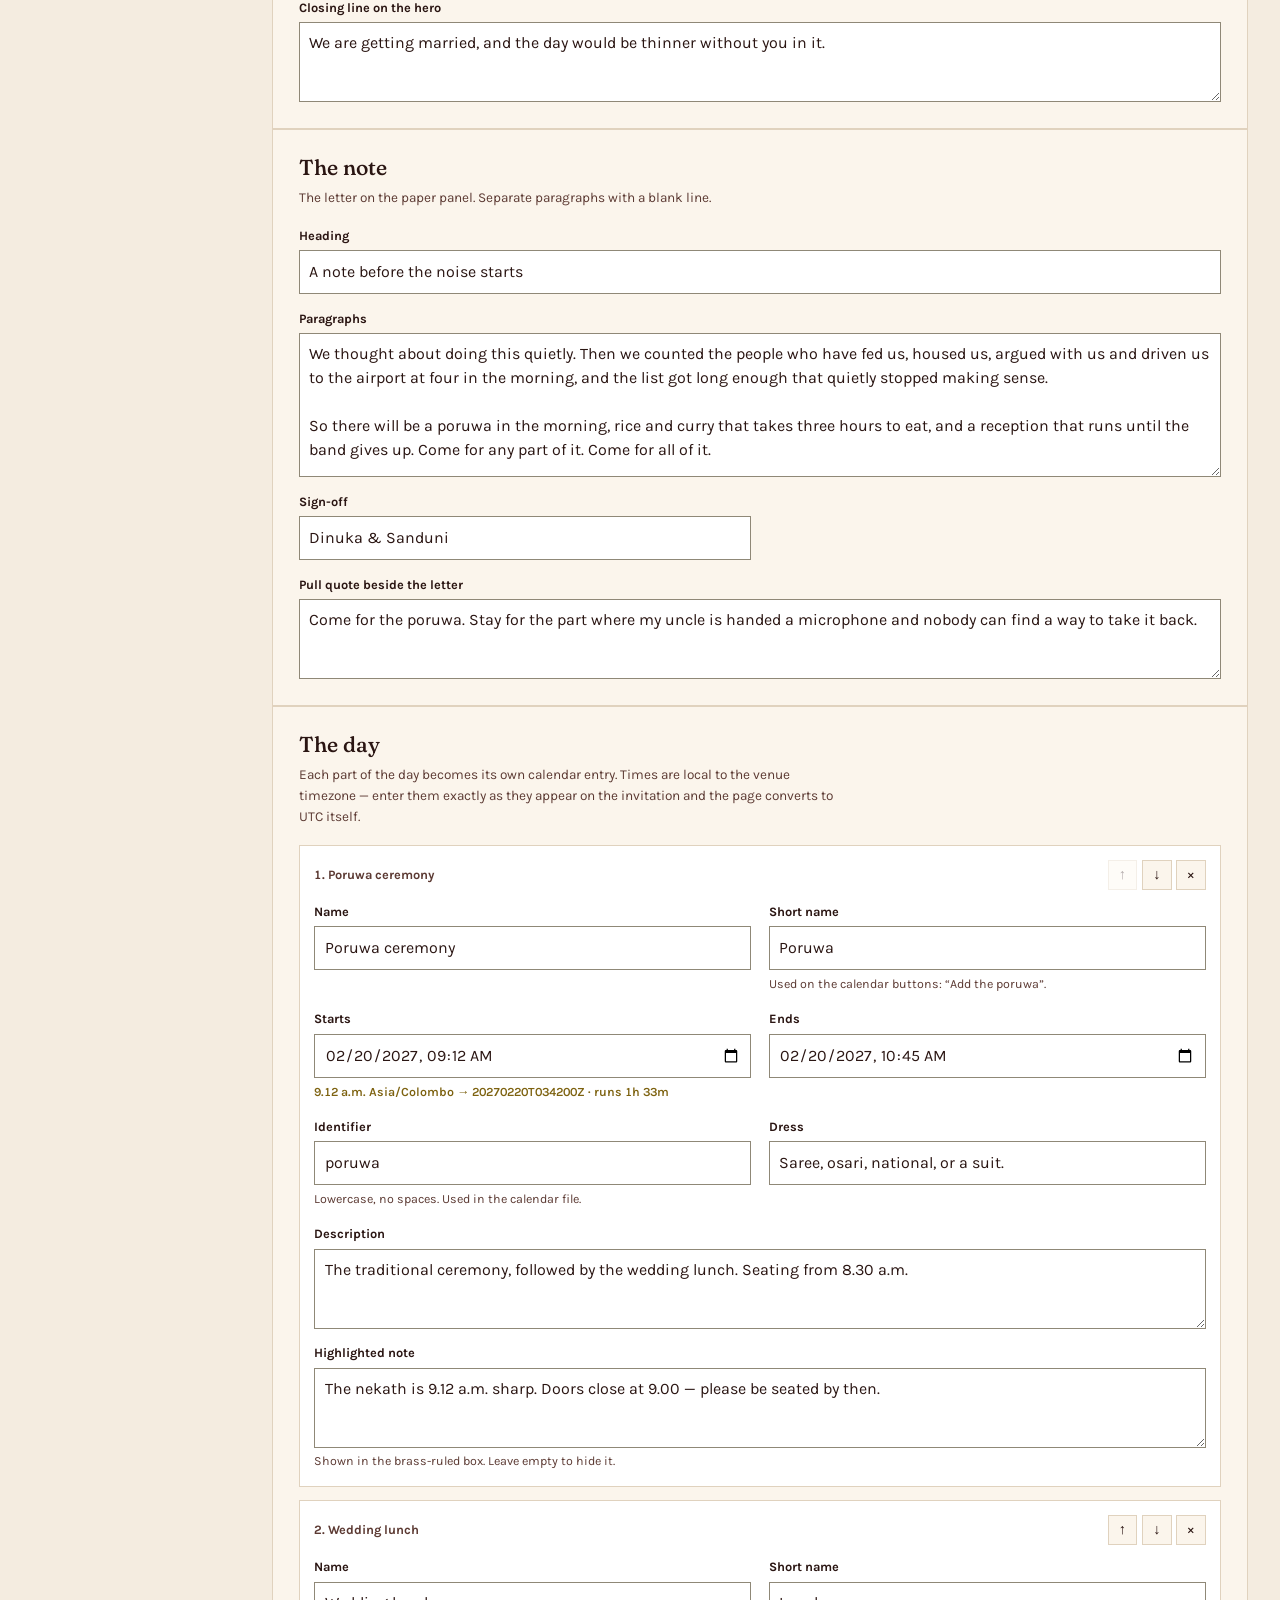
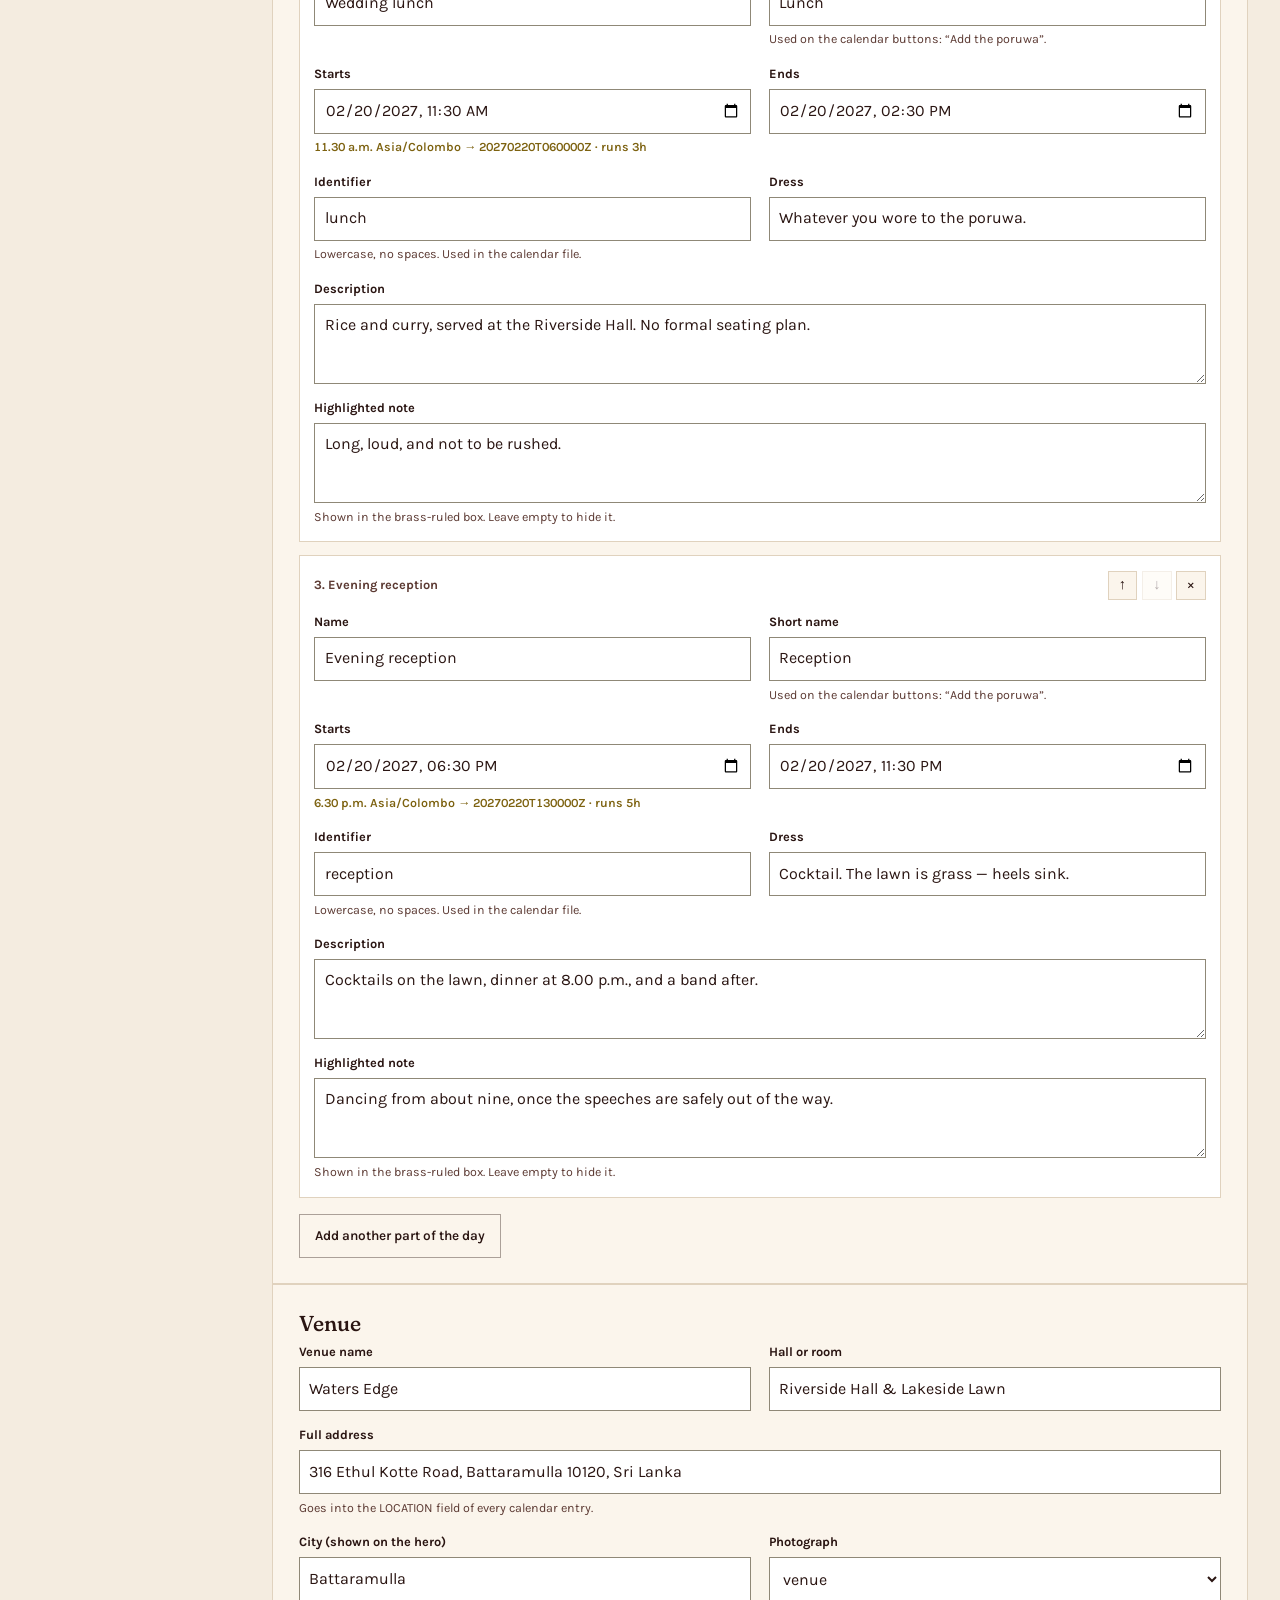
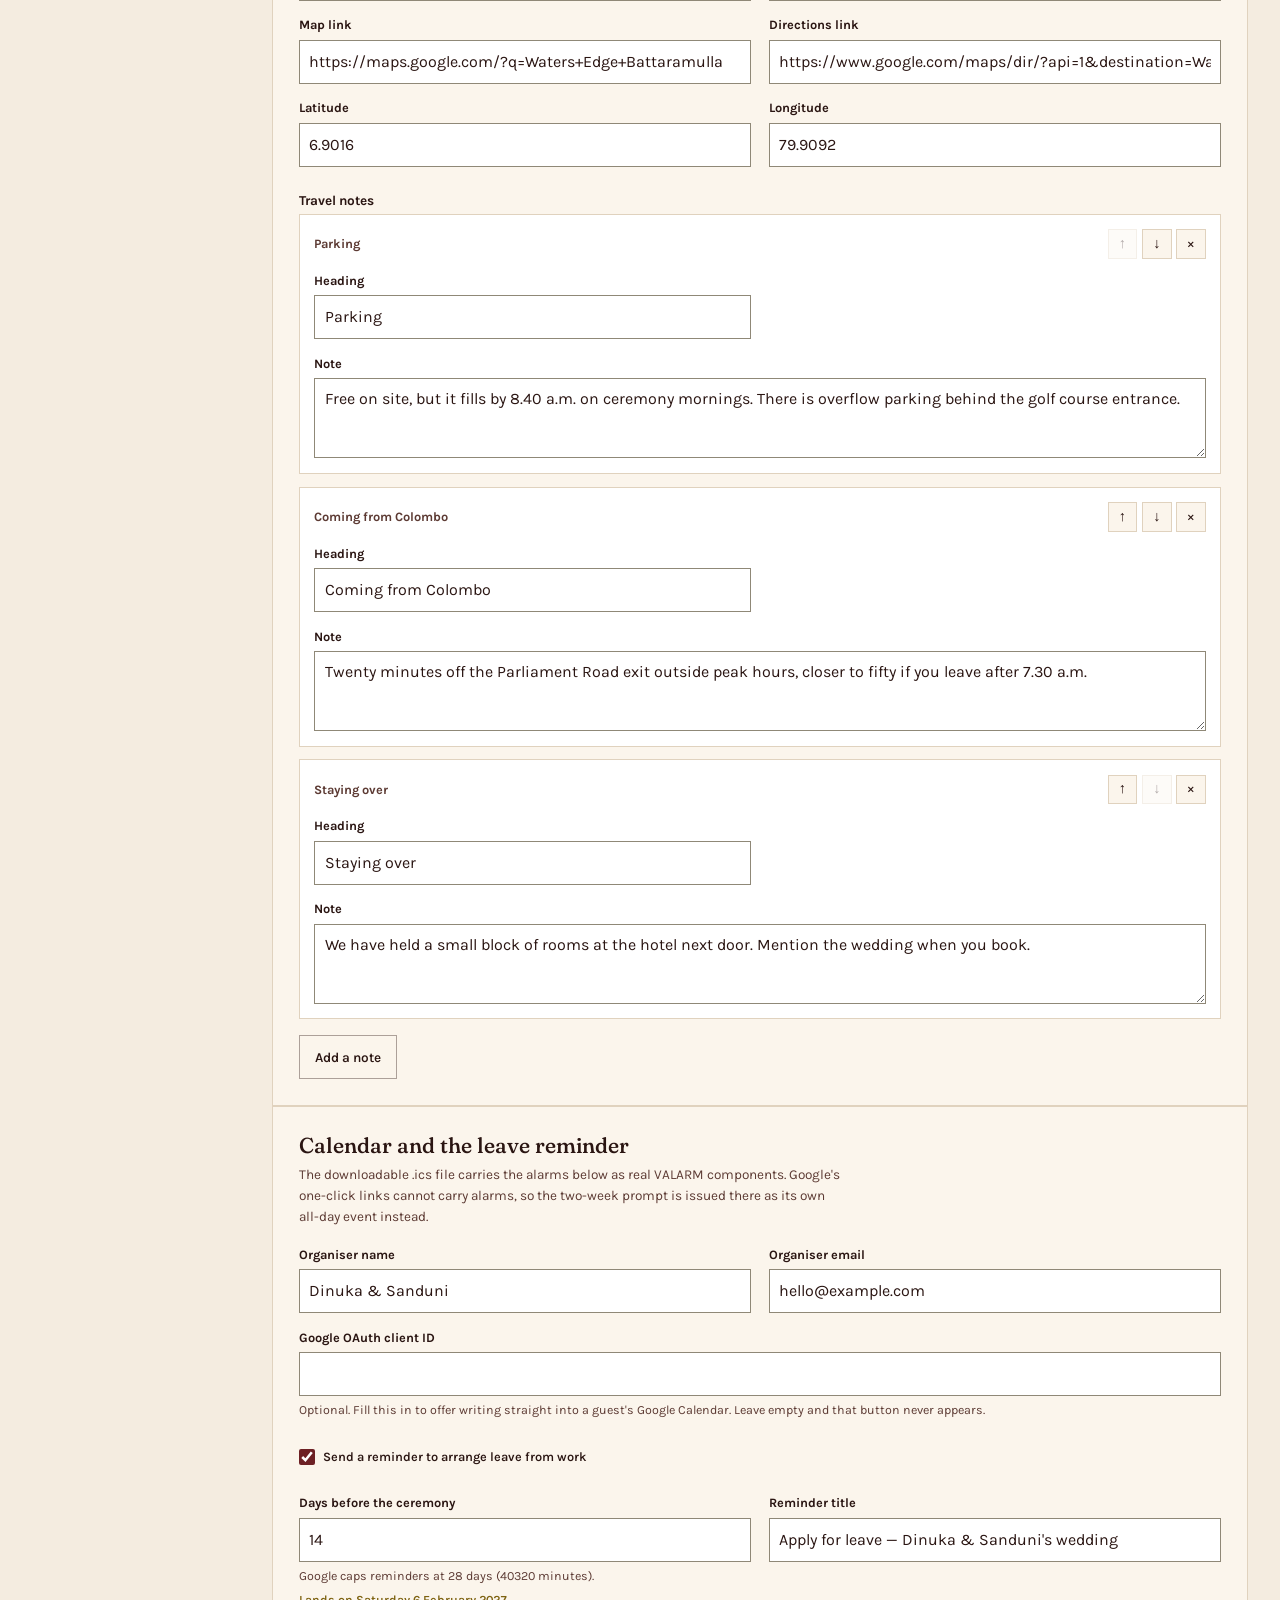
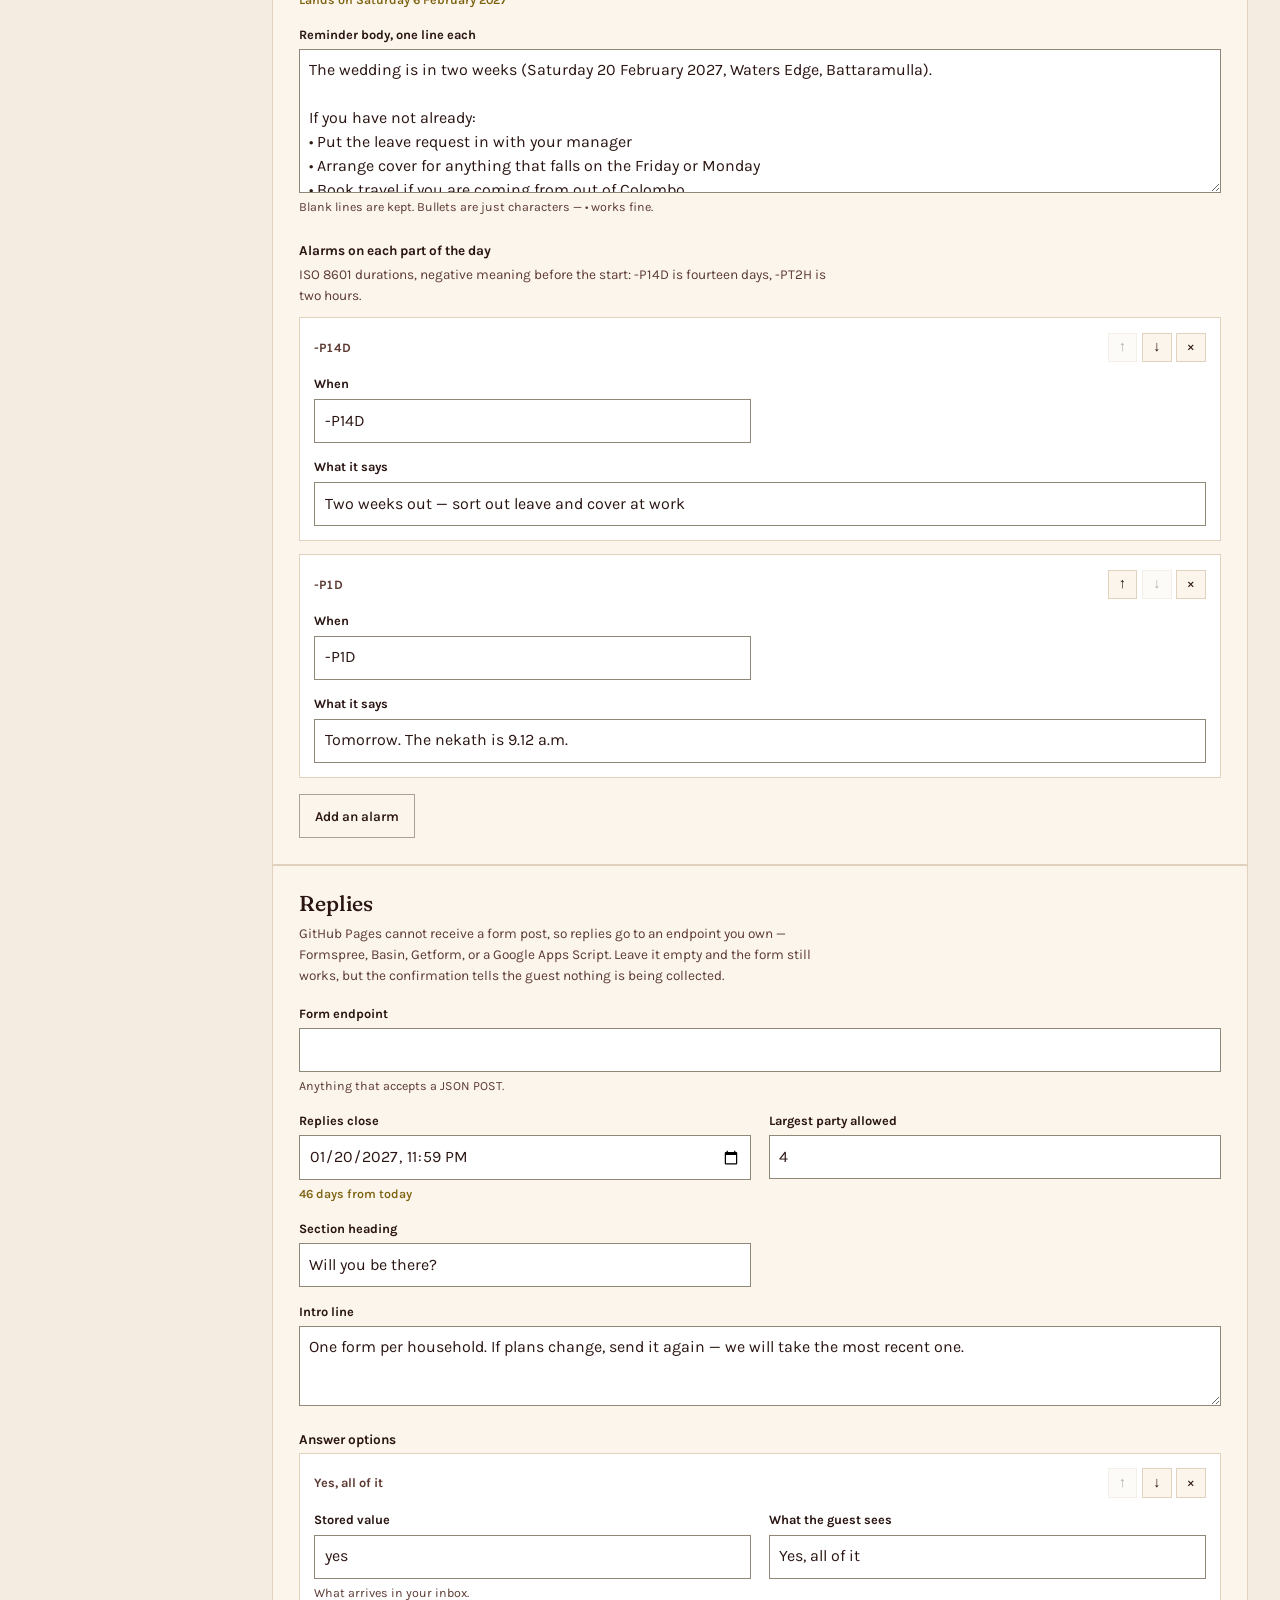
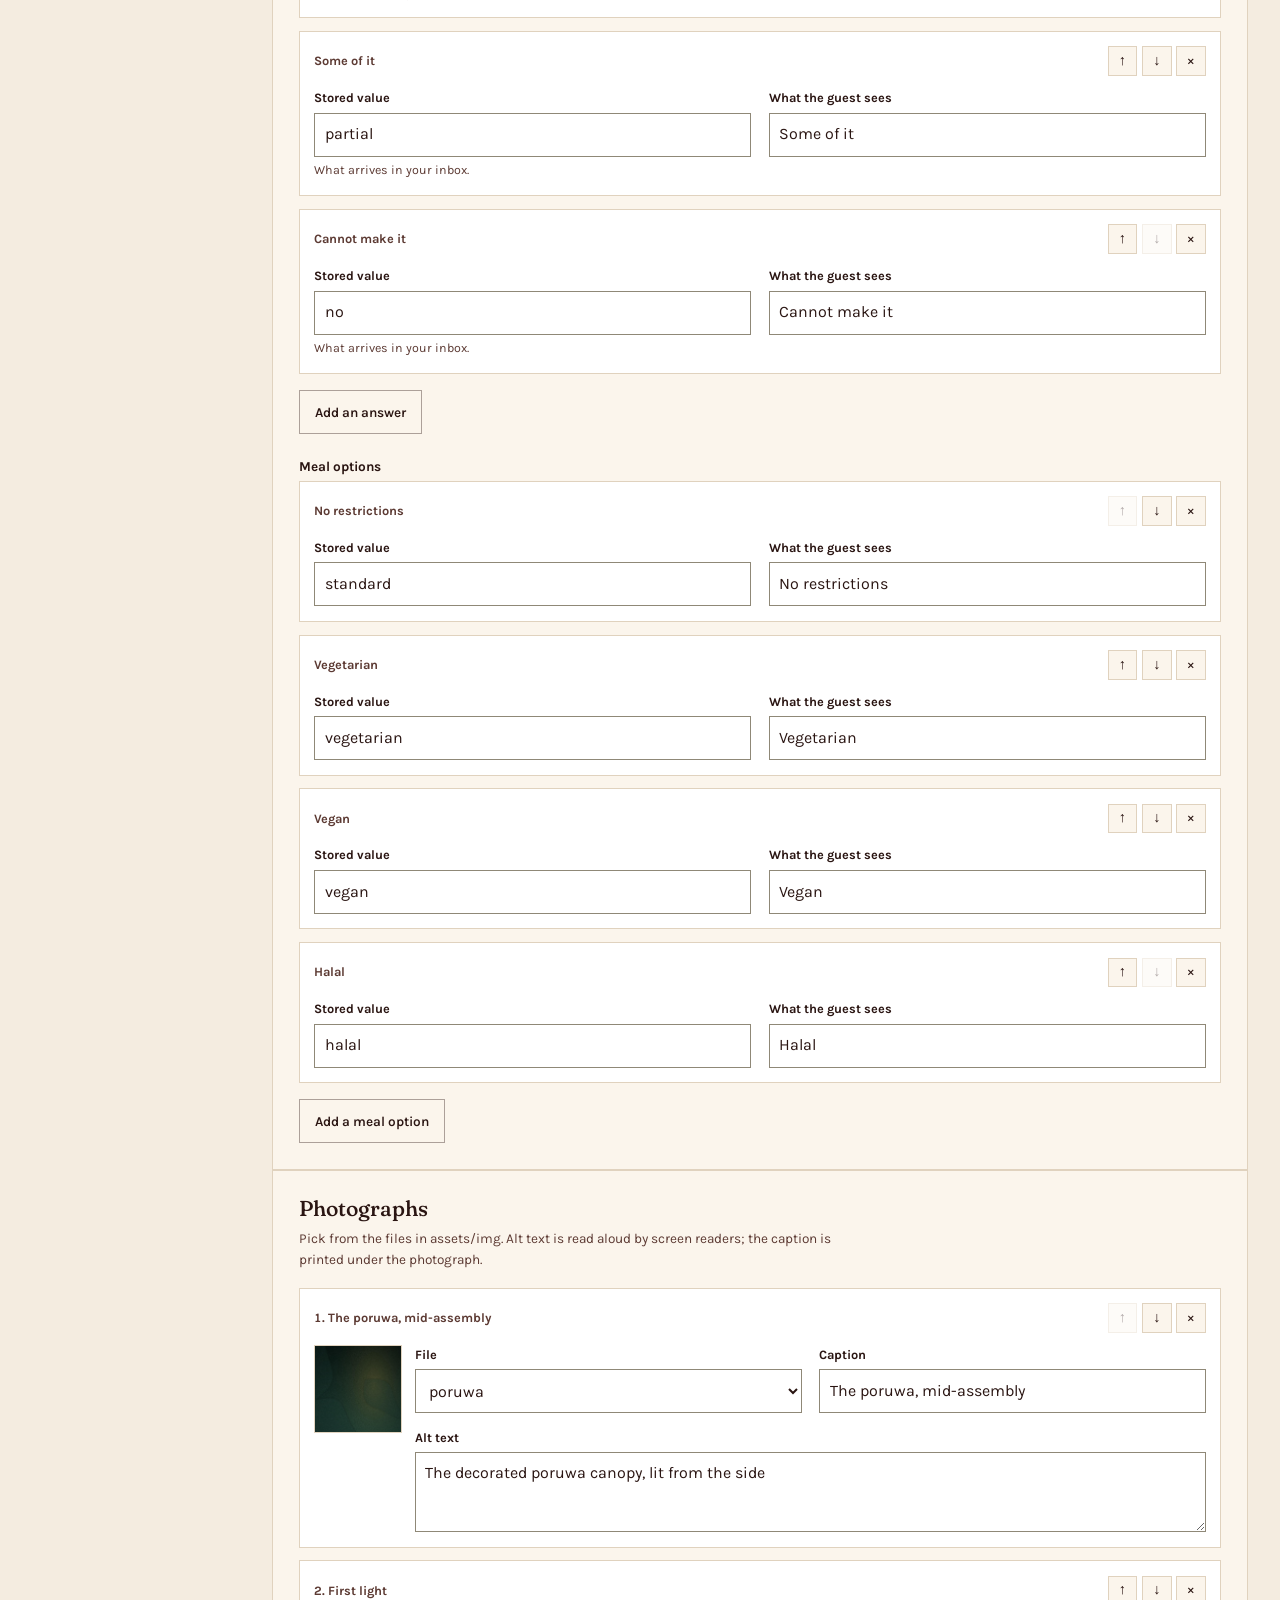
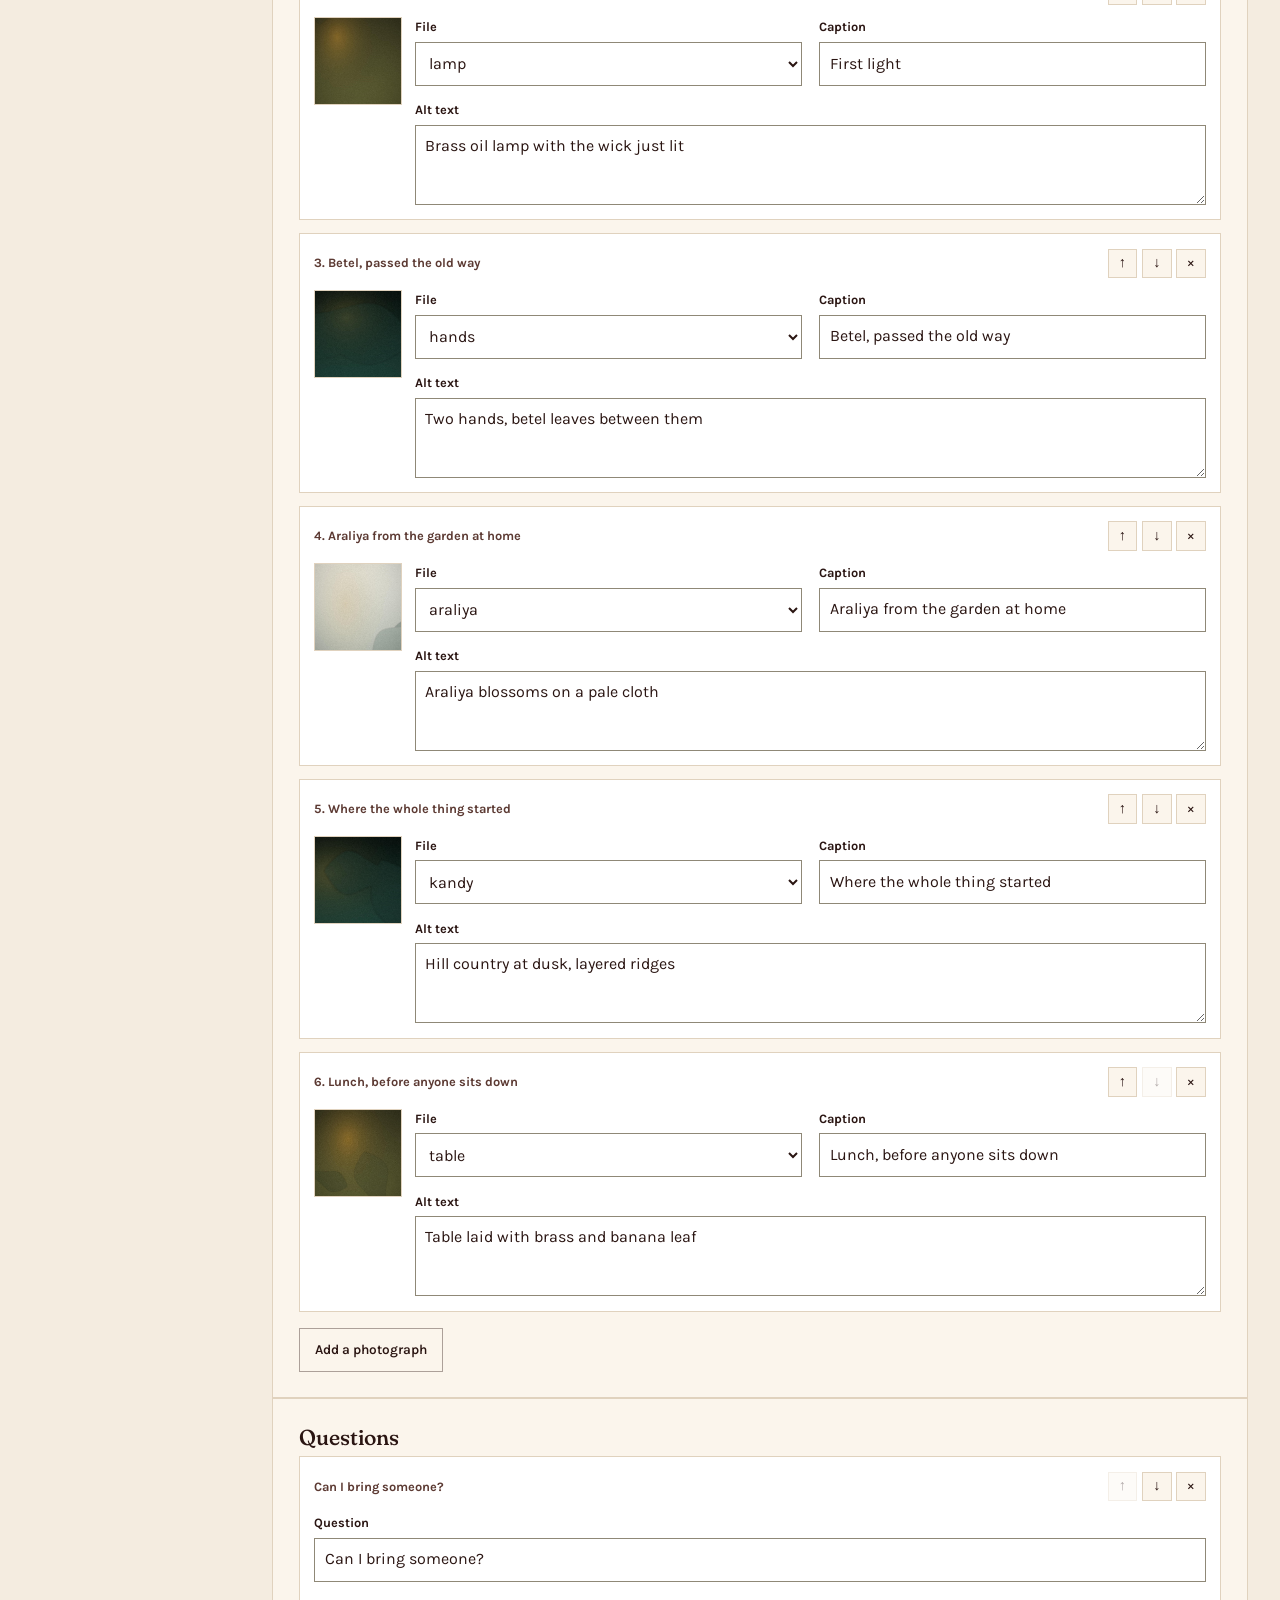
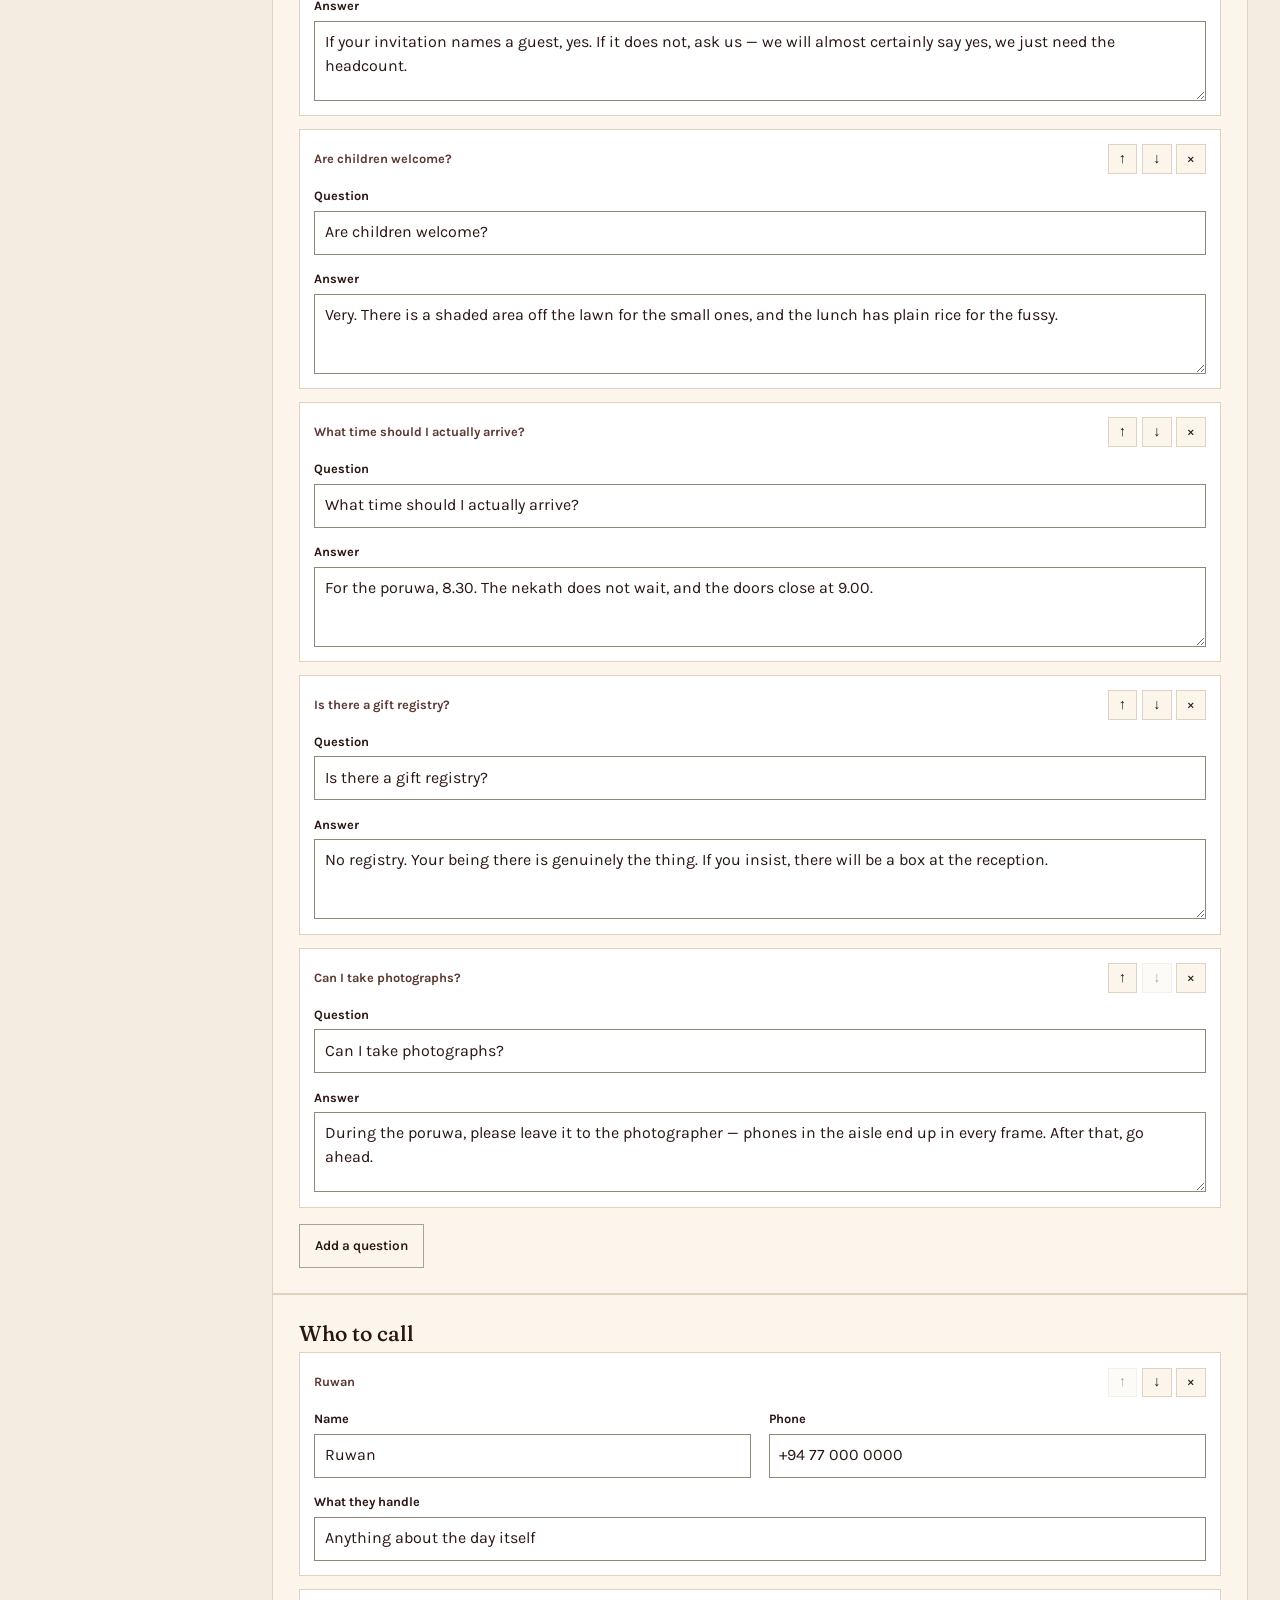
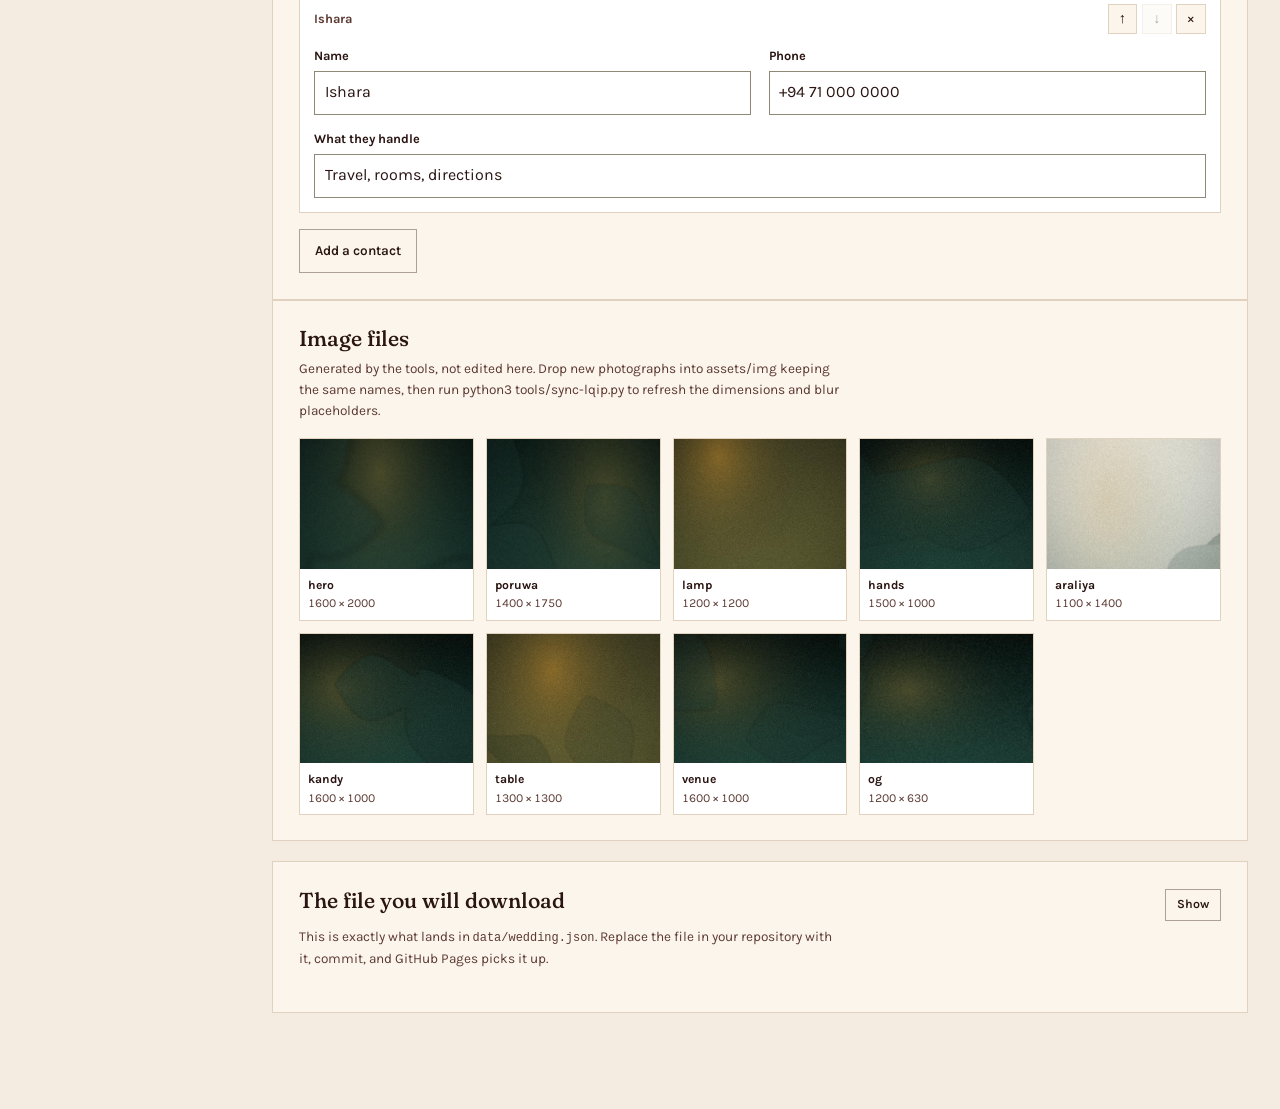
==== commit 55a05a03: "Four themes, and a Sri Lankan one with its own artwork meta.theme in wedding.json now dresses the wh" ====
--- a/editor.html
+++ b/editor.html
@@ -10,6 +10,7 @@
 
 <link rel="icon" href="data:image/svg+xml,%3Csvg xmlns='http://www.w3.org/2000/svg' viewBox='0 0 32 32'%3E%3Crect width='32' height='32' fill='%2314231f'/%3E%3Ctext x='16' y='23' font-family='Georgia,serif' font-size='19' fill='%23c08a2e' text-anchor='middle'%3E%E2%9C%8E%3C/text%3E%3C/svg%3E">
 <link rel="stylesheet" href="assets/css/editor.css">
+<link rel="stylesheet" href="assets/css/themes.css">
 </head>
 
 <body>
--- a/assets/css/editor.css
+++ b/assets/css/editor.css
@@ -222,7 +222,7 @@
   /* 16px or more, or iOS zooms the page in the moment a field is tapped */
   font-size: max(1rem, 16px);
   background: #fff;
-  border: 1px solid var(--shell-dim);
+  border: 1px solid var(--field-line);
   border-radius: 0;
 }
 .f textarea { min-height: 5rem; resize: vertical; line-height: 1.5; }
--- a/assets/css/themes.css
+++ b/assets/css/themes.css
@@ -0,0 +1,220 @@
+/* ---------------------------------------------------------------
+   Themes.
+
+   tokens.css holds the default palette and every other token. This
+   file holds nothing but colour, once per theme, applied by a
+   data-theme attribute on <html> that theme.js sets from
+   meta.theme in wedding.json.
+
+   The token names are the original palette's and have stayed
+   literal, so read them as roles rather than as colours:
+
+     --ink        text on paper
+     --poruwa     the dominant deep surface (venue band, footer, hero)
+     --brass      the single accent, and the thread
+     --shell      the paper the page is printed on
+     --on-dark    text on the deep surface
+
+   Type, spacing and motion do not vary by theme. A wedding
+   invitation should read the same however it is dressed.
+
+   Contrast is not eyeballed: tools/check-contrast.py asserts every
+   pair that carries text, at the ratio WCAG asks for.
+   --------------------------------------------------------------- */
+
+/* --- Poruwa ------------------------------------------------------
+   The original — betel green, the black-green of wet leaves, brass
+   lamplight, and the paper the invitations were printed on. It is
+   the palette in tokens.css and is deliberately not repeated here:
+   one set of values, so the two can never drift apart. Setting
+   data-theme="poruwa" simply leaves those defaults standing. */
+
+/* --- Kandyan -----------------------------------------------------
+   The Sri Lankan one. Lac red and gold: the reds of a Nilame
+   costume and the gold of a bride's nalalpata, on the ivory of a
+   palm-leaf manuscript. This is the theme the ornaments are drawn
+   for — liyawel creepers, a punkalasa, sesath, and the couple on
+   the poruwa. */
+:root[data-theme="kandyan"] {
+  --ink:        #2a1512;
+  --ink-soft:   #5c3a33;
+  --poruwa:     #6d2024;
+  --poruwa-dim: #551619;
+  --poruwa-lo:  #3a0f12;
+  --brass:      #c9a227;
+  --brass-lo:   #7d6210;
+  --brass-hi:   #ecca6b;
+  --shell:      #f4ece0;
+  --shell-warm: #fbf5ec;
+  --shell-dim:  #e0d2be;
+  --field-line: #8f8877;
+  --alarm:      #a32a17;
+  --on-dark:      #f8ece0;
+  --on-dark-soft: #e0b8ac;
+}
+
+/* --- Araliya -----------------------------------------------------
+   Temple flower. A morning ceremony rather than an evening one:
+   white petals, sage leaves, and gold worn lightly. */
+:root[data-theme="araliya"] {
+  --ink:        #1e2c26;
+  --ink-soft:   #47584f;
+  --poruwa:     #36513f;
+  --poruwa-dim: #2c4335;
+  --poruwa-lo:  #22342b;
+  --brass:      #bc9243;
+  --brass-lo:   #75591a;
+  --brass-hi:   #e3c384;
+  --shell:      #f7f4ed;
+  --shell-warm: #fdfcf7;
+  --shell-dim:  #e3ddd0;
+  --field-line: #918d81;
+  --alarm:      #97362a;
+  --on-dark:      #f3f7f1;
+  --on-dark-soft: #c3d3c6;
+}
+
+/* --- Handahana ---------------------------------------------------
+   The moon. For a reception that runs late: indigo, and gold read
+   by lamplight. */
+:root[data-theme="handahana"] {
+  --ink:        #161a2b;
+  --ink-soft:   #414863;
+  --poruwa:     #1f2642;
+  --poruwa-dim: #171d35;
+  --poruwa-lo:  #0c1021;
+  --brass:      #c6a052;
+  --brass-lo:   #6f5716;
+  --brass-hi:   #ecd096;
+  --shell:      #edecf1;
+  --shell-warm: #f6f5f9;
+  --shell-dim:  #d6d4df;
+  --field-line: #888794;
+  --alarm:      #9a3340;
+  --on-dark:      #eceef7;
+  --on-dark-soft: #adb4cd;
+}
+
+/* ---------------------------------------------------------------
+   Ornament
+   ---------------------------------------------------------------
+   The artwork ornament.js hangs off the page. Every piece is
+   decorative: aria-hidden, never in the tab order, never able to
+   take a tap meant for something else.
+   --------------------------------------------------------------- */
+
+.orn {
+  pointer-events: none;
+  user-select: none;
+  color: var(--brass);
+}
+.orn svg { display: block; width: 100%; height: auto; overflow: visible; }
+
+/* A rule of creeper between sections, the way a border runs down
+   the edge of a painted panel. */
+.orn--rule {
+  display: block;
+  width: min(30rem, 60%);
+  margin: clamp(2.5rem, 6vw, 4rem) auto 0;
+  opacity: 0.75;
+}
+.band--dark .orn--rule, .footer .orn--rule { color: var(--brass-hi); }
+
+/* The couple on the poruwa, under the letter. Sized off the text
+   column so it never fights the words above it. */
+.orn--couple {
+  display: block;
+  width: min(22rem, 78%);
+  margin: clamp(2rem, 5vw, 3rem) auto 0;
+}
+
+/* A pot of plenty at the foot of the page */
+.orn--pot {
+  display: block;
+  width: min(7rem, 26%);
+  margin: 0 auto clamp(1.5rem, 4vw, 2.5rem);
+  opacity: 0.9;
+}
+
+/* A sesath turning behind the reply form. Faint enough that it reads as
+   paper texture until you look at it, and always behind the words: the
+   band's own content is lifted a layer so the fan cannot cover it. */
+.orn--watermark {
+  position: absolute;
+  z-index: 0;
+  top: 50%;
+  right: max(-3rem, -6vw);
+  width: min(20rem, 46vw);
+  transform: translateY(-50%);
+  opacity: 0.09;
+}
+.orn-host { overflow: clip; }
+.band--warm > .shell { position: relative; z-index: 1; }
+@media (max-width: 46rem) { .orn--watermark { opacity: 0.06; } }
+
+/* Corner creepers on the hero, kept off the type and off the edge */
+.orn--corner {
+  position: absolute;
+  z-index: 1;
+  width: clamp(5.5rem, 16vw, 11rem);
+  opacity: 0.55;
+  color: var(--brass-hi);
+}
+.orn--corner[data-corner="tl"] { top: calc(var(--safe-t) + 0.5rem); left: 0.5rem; }
+.orn--corner[data-corner="tr"] { top: calc(var(--safe-t) + 0.5rem); right: 0.5rem; transform: scaleX(-1); }
+@media (max-width: 30rem) { .orn--corner { opacity: 0.4; } }
+
+/* ---------------------------------------------------------------
+   How the artwork moves
+   ---------------------------------------------------------------
+   Each piece draws itself once, in the register the rest of the
+   page uses: slow, once, and never again. Nothing loops except a
+   lamp flame, which is what a flame does.
+   --------------------------------------------------------------- */
+
+.orn [data-draw] {
+  stroke-dasharray: var(--len, 1200);
+  stroke-dashoffset: var(--len, 1200);
+  animation: orn-draw 2.8s var(--ease-settle) forwards;
+}
+.orn [data-draw="2"] { animation-delay: 0.35s; }
+.orn [data-draw="3"] { animation-delay: 0.7s; }
+@keyframes orn-draw { to { stroke-dashoffset: 0; } }
+
+.orn [data-fade] {
+  opacity: 0;
+  animation: orn-fade 1.6s var(--ease-out-soft) 1.1s forwards;
+}
+@keyframes orn-fade { to { opacity: 1; } }
+
+.orn [data-flame] {
+  transform-origin: 50% 100%;
+  animation: orn-flame 2.6s ease-in-out 2s infinite;
+}
+@keyframes orn-flame {
+  0%, 100% { transform: scaleY(1) scaleX(1); opacity: 0.95; }
+  40%      { transform: scaleY(1.12) scaleX(0.94); opacity: 1; }
+  70%      { transform: scaleY(0.96) scaleX(1.04); opacity: 0.88; }
+}
+
+.orn [data-turn] {
+  transform-origin: 50% 50%;
+  animation: orn-turn 34s linear 1.5s infinite;
+}
+@keyframes orn-turn { to { transform: rotate(360deg); } }
+
+/* Asked to sit still: the artwork is simply there, finished, from
+   the first frame — no drawing on, no flame, no turning. */
+@media (prefers-reduced-motion: reduce) {
+  .orn [data-draw],
+  .orn [data-fade],
+  .orn [data-flame],
+  .orn [data-turn] {
+    animation: none;
+    stroke-dashoffset: 0;
+    opacity: 1;
+  }
+}
+
+/* Ornament is decoration. It does not belong on a printed sheet. */
+@media print { .orn { display: none !important; } }
